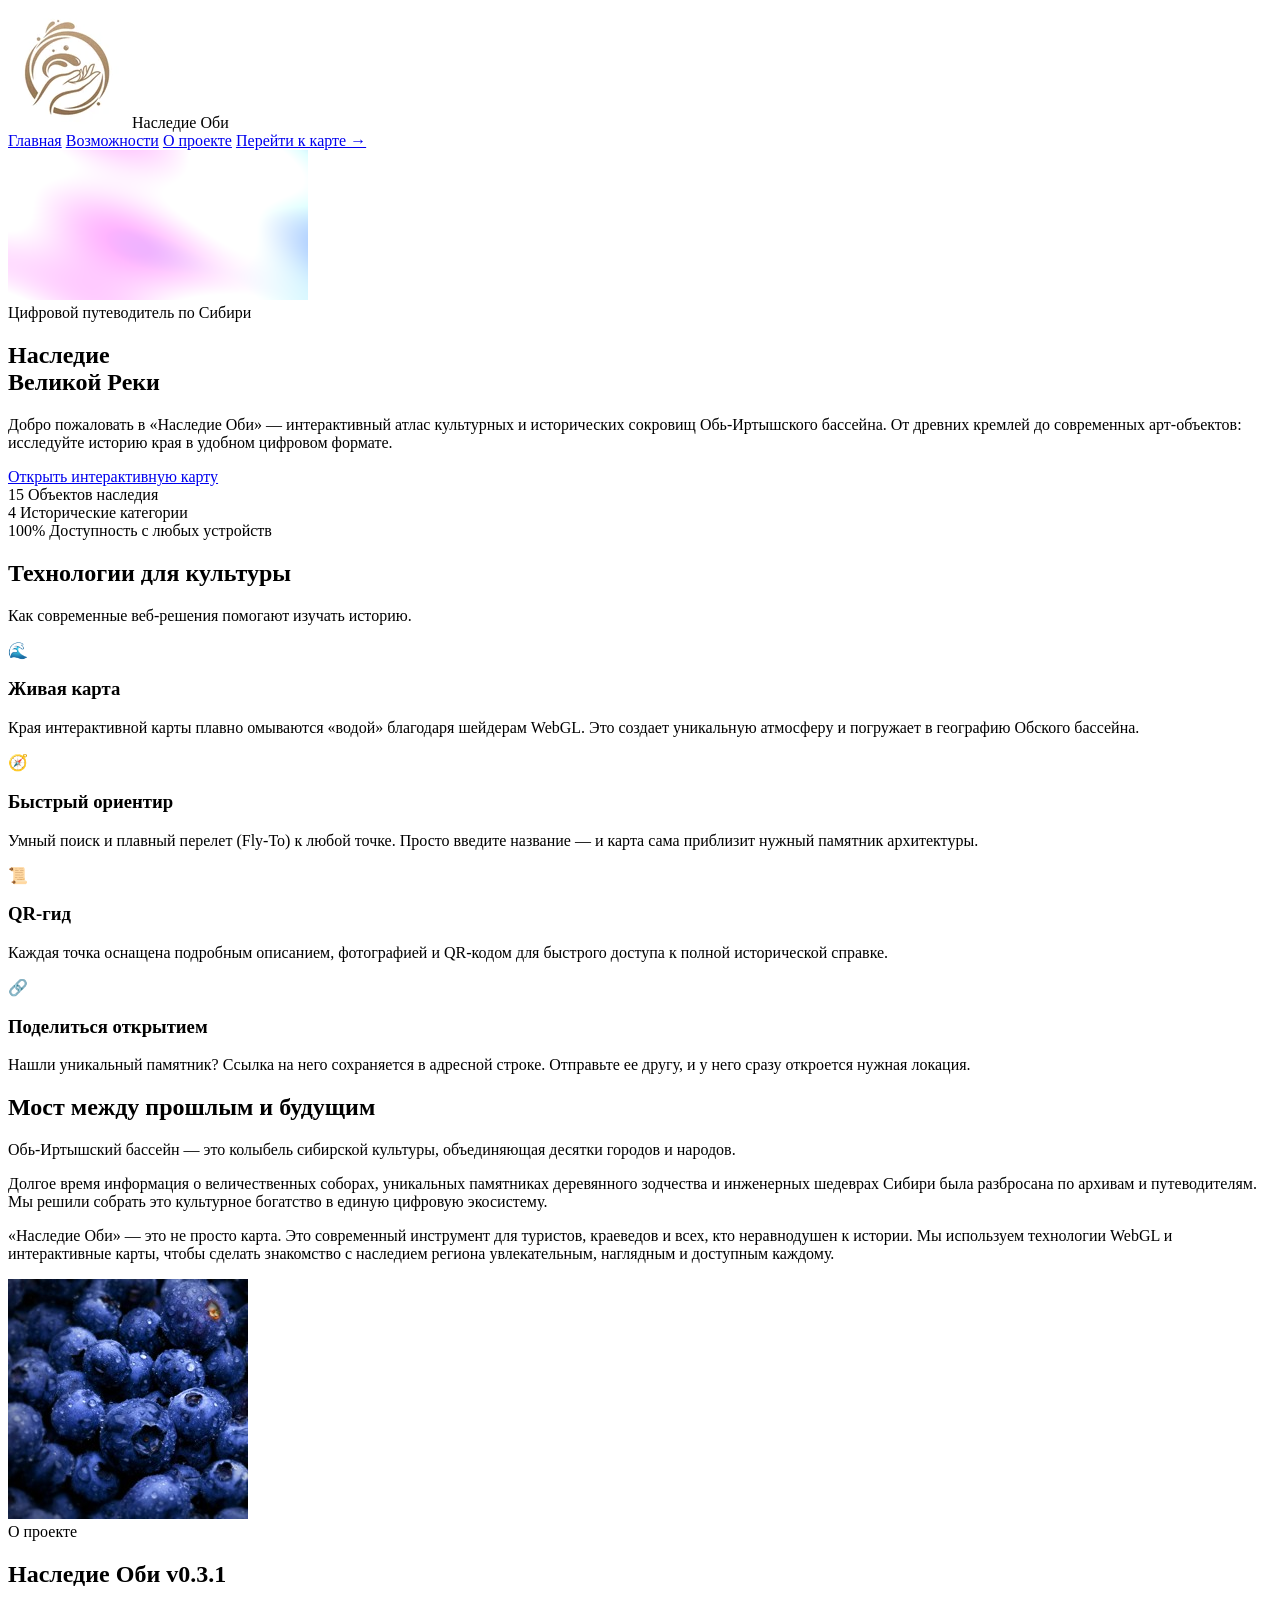
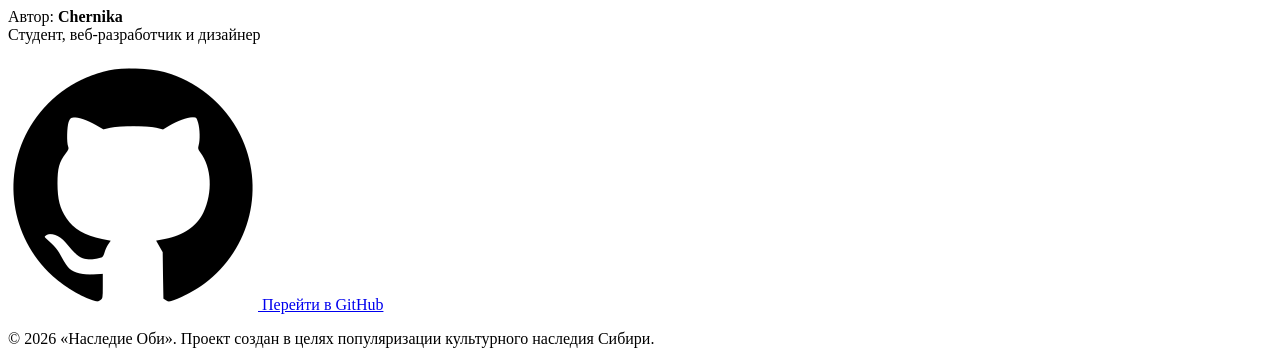
==== index.html @ 3cd53954 "Add files via upload" ====
<!DOCTYPE html>
<html lang="ru">
<head>
    <meta charset="UTF-8">
    <meta name="viewport" content="width=device-width, initial-scale=1.0">
    <title id="page-title">Загрузка...</title>
    <link rel="icon" href="images/icon.png" type="image/png">
    <link rel="stylesheet" href="css-styles/resetBrowserStyles.css">
    <link rel="stylesheet" href="css-styles/index-style.css">
</head>
<body>
    <!-- Шапка сайта -->
    <header class="navbar">
        <div class="logo">
            <img src="images/logo-small.png" alt="Логотип" class="nav-logo">
            <span id="site-name">...</span>
        </div>
        <nav class="nav-links">
            <a href="index.html" class="active">Главная</a>
            <a href="#features">Возможности</a>
            <a href="#about">О проекте</a>
            <a href="map.html" class="btn-nav">Перейти к карте →</a>
        </nav>
    </header>

    <!-- Главный экран -->
    <main>
        <section class="hero">
            <div class="hero-content">
                <canvas id="hero-shader"></canvas>
                <div class="badge">Цифровой путеводитель по Сибири</div>
                <h1>Наследие <br>Великой Реки</h1>
                <p>Добро пожаловать в «Наследие Оби» — интерактивный атлас культурных и исторических сокровищ Обь-Иртышского бассейна. От древних кремлей до современных арт-объектов: исследуйте историю края в удобном цифровом формате.</p>
                <a href="map.html" class="btn-primary">Открыть интерактивную карту</a>
            </div>
            
            <div class="hero-visual">
                <div class="image-slider" id="image-slider">
                    <!-- Сюда JS будет вставлять картинки -->
                </div>
            </div>
        </section>

        <!-- ... остальной HTML без изменений ... -->
        <section class="stats-section">
            <div class="stat-box">
                <span class="stat-number" id="marker-count">...</span>
                <span class="stat-label">Объектов наследия</span>
            </div>
            <div class="stat-box">
                <span class="stat-number">4</span>
                <span class="stat-label">Исторические категории</span>
            </div>
            <div class="stat-box">
                <span class="stat-number">100%</span>
                <span class="stat-label">Доступность с любых устройств</span>
            </div>
        </section>

        <section id="features" class="section-container">
            <div class="section-header">
                <h2>Технологии для культуры</h2>
                <p>Как современные веб-решения помогают изучать историю.</p>
            </div>
            <div class="features-grid">
                <div class="feature-card">
                    <div class="icon">🌊</div>
                    <h3>Живая карта</h3>
                    <p>Края интерактивной карты плавно омываются «водой» благодаря шейдерам WebGL. Это создает уникальную атмосферу и погружает в географию Обского бассейна.</p>
                </div>
                <div class="feature-card">
                    <div class="icon">🧭</div>
                    <h3>Быстрый ориентир</h3>
                    <p>Умный поиск и плавный перелет (Fly-To) к любой точке. Просто введите название — и карта сама приблизит нужный памятник архитектуры.</p>
                </div>
                <div class="feature-card">
                    <div class="icon">📜</div>
                    <h3>QR-гид</h3>
                    <p>Каждая точка оснащена подробным описанием, фотографией и QR-кодом для быстрого доступа к полной исторической справке.</p>
                </div>
                <div class="feature-card">
                    <div class="icon">🔗</div>
                    <h3>Поделиться открытием</h3>
                    <p>Нашли уникальный памятник? Ссылка на него сохраняется в адресной строке. Отправьте ее другу, и у него сразу откроется нужная локация.</p>
                </div>
            </div>
        </section>

        <section id="about" class="section-container bg-alt">
            <div class="section-header">
                <h2>Мост между прошлым и будущим</h2>
                <p>Обь-Иртышский бассейн — это колыбель сибирской культуры, объединяющая десятки городов и народов.</p>
            </div>
            <div class="text-content">
                <p>Долгое время информация о величественных соборах, уникальных памятниках деревянного зодчества и инженерных шедеврах Сибири была разбросана по архивам и путеводителям. Мы решили собрать это культурное богатство в единую цифровую экосистему.</p>
                <p>«Наследие Оби» — это не просто карта. Это современный инструмент для туристов, краеведов и всех, кто неравнодушен к истории. Мы используем технологии WebGL и интерактивные карты, чтобы сделать знакомство с наследием региона увлекательным, наглядным и доступным каждому.</p>
            </div>
        </section>

        <section class="author-section">
            <div class="visit-card">
                <div class="author-profile">
                    <img src="images/author-avatar.png" alt="Аватар автора" class="author-avatar">
                    <div class="author-details">
                        <span class="author-badge">О проекте</span>
                        <h2 class="project-title">
                            <span id="project-name">...</span> 
                            <span class="version-tag" id="project-version">...</span>
                        </h2>
                        <p class="author-desc">
                            Автор: <strong id="author-name">...</strong><br>
                            <span id="author-desc-text">...</span>
                        </p>
                    </div>
                </div>
                <div class="author-action">
                    <a href="#" id="github-link" target="_blank" class="btn-github">
                        <img src="images/github.png" alt="GitHub" class="github-icon">
                        Перейти в GitHub
                    </a>
                </div>
            </div>
        </section>
    </main>

    <footer>
        <p>© <span id="cur-year">...</span> «<span id="footer-site-name">...</span>». Проект создан в целях популяризации культурного наследия Сибири.</p>
    </footer>

    <script type="module">
        import { initDataAutofill } from './scripts/configAutofill.js';
        import { initHeroShader } from './scripts/index-webgl.js';

        initDataAutofill();
        initHeroShader();
    </script>
</body>
</html>
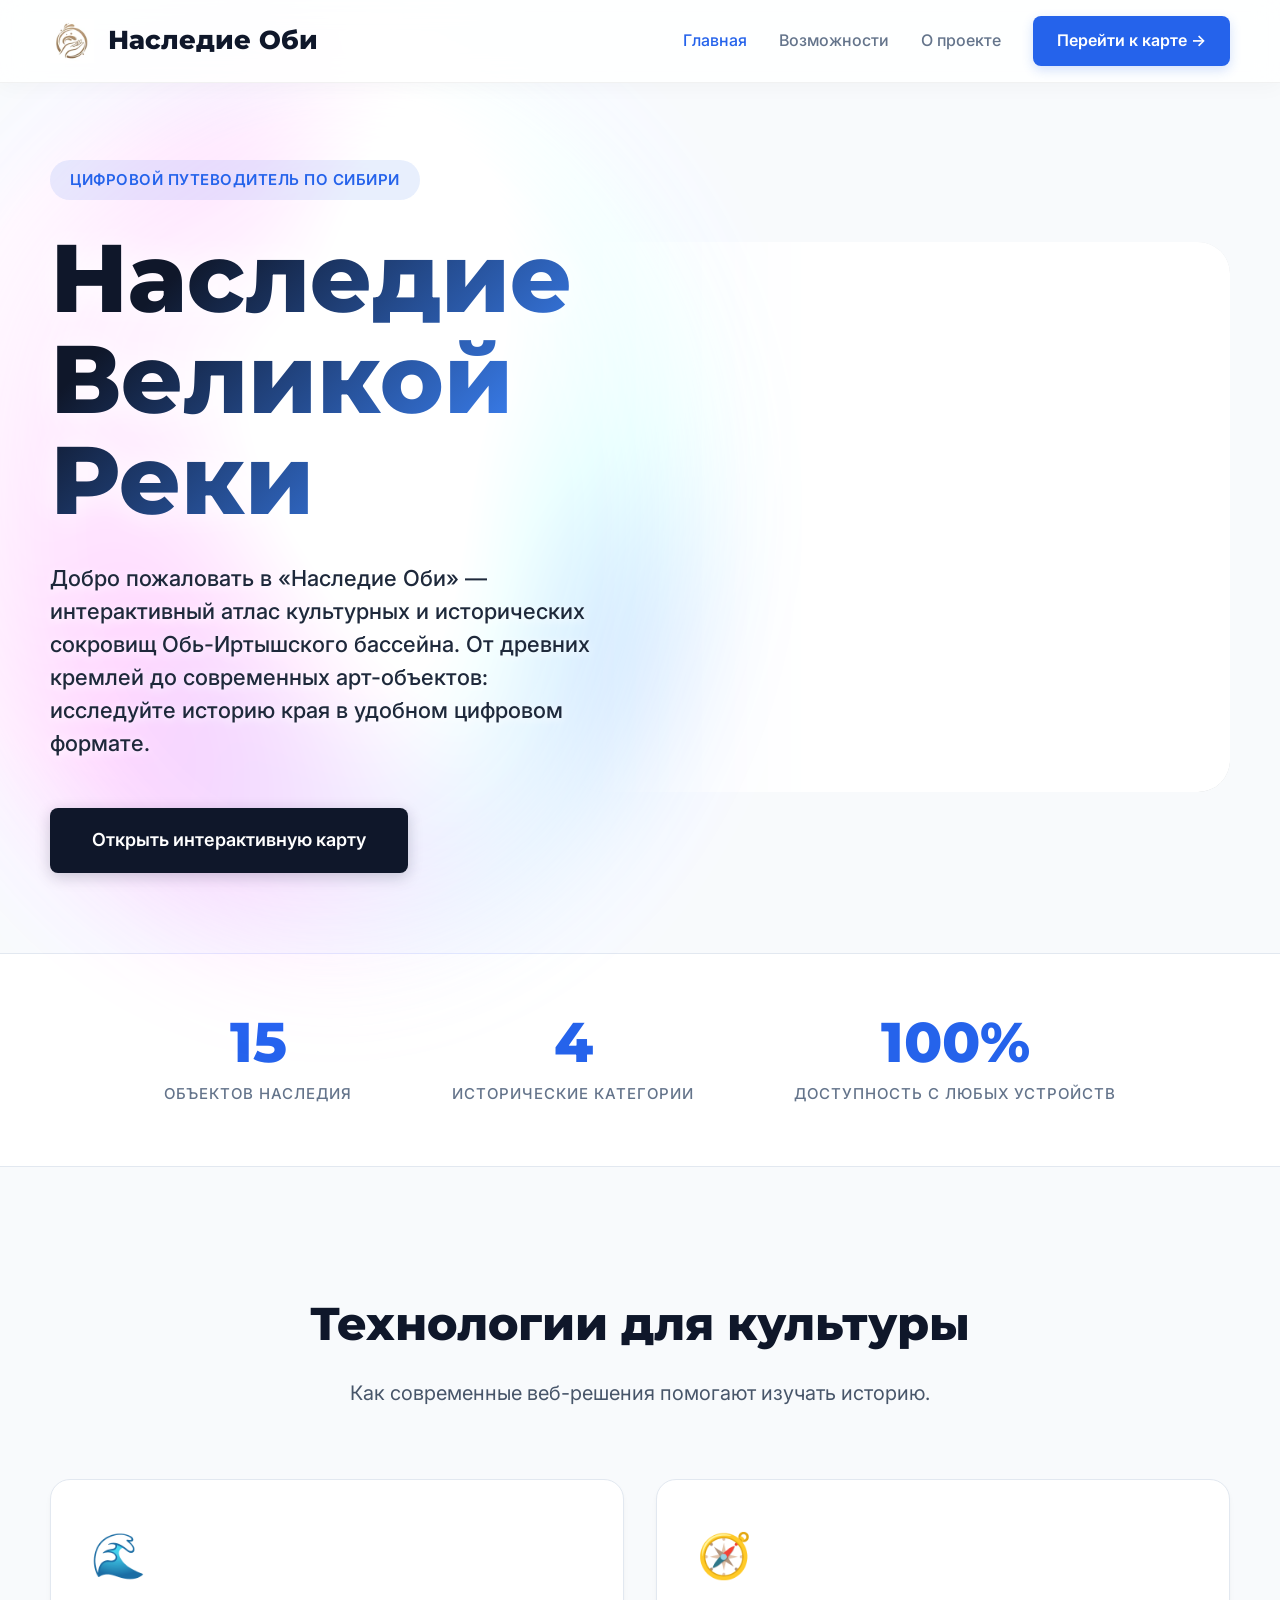
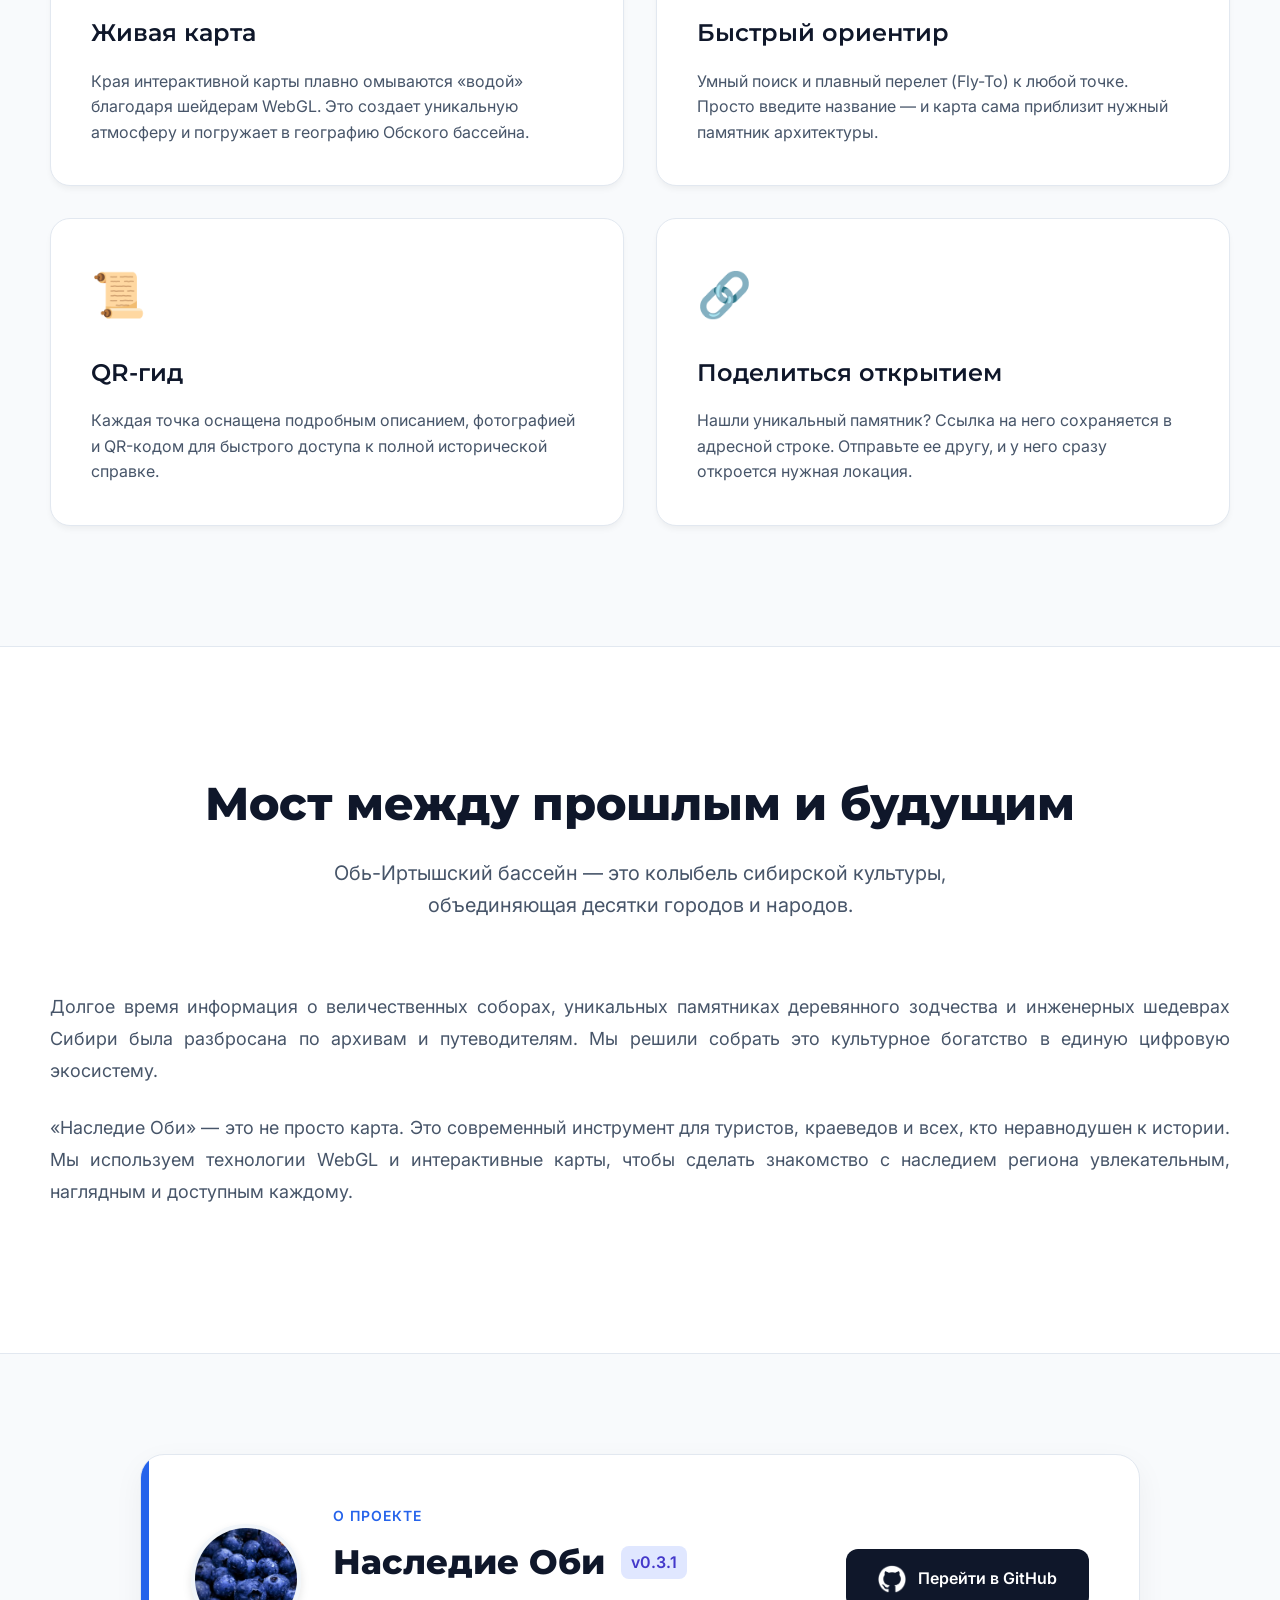
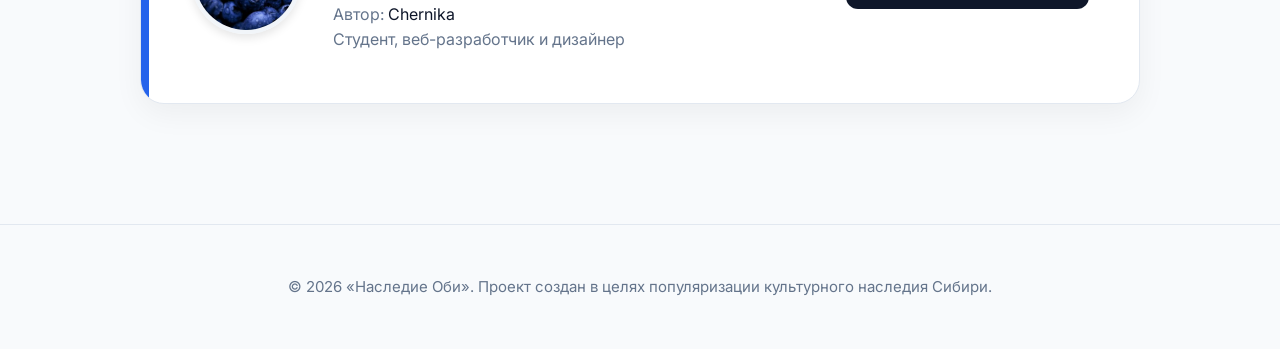
==== commit 0ead1f5a: "Add files via upload" ====
--- a/index.html
+++ b/index.html
@@ -16,7 +16,7 @@
             <span id="site-name">...</span>
         </div>
         <nav class="nav-links">
-            <a href="index.html" class="active">Главная</a>
+            <a href="#hero-main" class="active">Главная</a>
             <a href="#features">Возможности</a>
             <a href="#about">О проекте</a>
             <a href="map.html" class="btn-nav">Перейти к карте →</a>
@@ -25,7 +25,7 @@
 
     <!-- Главный экран -->
     <main>
-        <section class="hero">
+        <section id="hero-main" class="hero">
             <div class="hero-content">
                 <canvas id="hero-shader"></canvas>
                 <div class="badge">Цифровой путеводитель по Сибири</div>
--- a/css-styles/resetBrowserStyles.css
+++ b/css-styles/resetBrowserStyles.css
@@ -0,0 +1,54 @@
+/* http://meyerweb.com/eric/tools/css/reset/ 
+   v2.0 | 20110126
+   License: none (public domain)
+*/
+
+html, body, div, span, applet, object, iframe,
+h1, h2, h3, h4, h5, h6, p, blockquote, pre,
+a, abbr, acronym, address, big, cite, code,
+del, dfn, em, img, ins, kbd, q, s, samp,
+small, strike, strong, sub, sup, tt, var,
+b, u, i, center,
+dl, dt, dd, ol, ul, li,
+fieldset, form, label, legend,
+table, caption, tbody, tfoot, thead, tr, th, td,
+article, aside, canvas, details, embed, 
+figure, figcaption, footer, header, hgroup, 
+menu, nav, output, ruby, section, summary,
+time, mark, audio, video {
+	margin: 0;
+	padding: 0;
+	border: 0;
+	font-size: 100%;
+	font: inherit;
+	vertical-align: baseline;
+}
+
+/* HTML5 display-role reset for older browsers */
+article, aside, details, figcaption, figure, 
+footer, header, hgroup, menu, nav, section {
+	display: block;
+}
+
+body {
+	line-height: 1;
+}
+
+ol, ul {
+	list-style: none;
+}
+
+blockquote, q {
+	quotes: none;
+}
+
+blockquote:before, blockquote:after,
+q:before, q:after {
+	content: '';
+	content: none;
+}
+
+table {
+	border-collapse: collapse;
+	border-spacing: 0;
+}
--- a/css-styles/index-style.css
+++ b/css-styles/index-style.css
@@ -0,0 +1,395 @@
+/* Импорт гротескных шрифтов */
+@import url('https://fonts.googleapis.com/css2?family=Inter:wght@300;400;600&family=Montserrat:wght@600;800&display=swap');
+
+/* --- БАЗА --- */
+* { box-sizing: border-box; margin: 0; padding: 0; }
+html { scroll-behavior: smooth; }
+body {
+  font-family: 'Inter', -apple-system, BlinkMacSystemFont, sans-serif;
+  background-color: #f8fafc; 
+  color: #334155;
+  line-height: 1.6;
+  overflow-x: hidden;
+}
+
+/* --- ШАПКА (NAVBAR) --- */
+.navbar {
+  position: fixed;
+  top: 0; left: 0; right: 0;
+  display: flex;
+  justify-content: space-between;
+  align-items: center;
+  padding: 16px 50px;
+  background: rgba(255, 255, 255, 0.85);
+  backdrop-filter: blur(12px);
+  z-index: 100;
+  border-bottom: 1px solid rgba(0, 0, 0, 0.05);
+  box-shadow: 0 4px 20px rgba(0,0,0,0.03);
+}
+
+.logo { display: flex; align-items: center; gap: 14px; }
+.nav-logo { height: 44px; width: auto; object-fit: contain; }
+.logo span { font-family: 'Montserrat', sans-serif; font-size: 26px; font-weight: 800; color: #0f172a; }
+
+.nav-links { display: flex; gap: 32px; align-items: center; }
+.nav-links a {
+  color: #64748b;
+  text-decoration: none;
+  font-size: 16px;
+  font-weight: 500;
+  transition: color 0.3s;
+}
+.nav-links a:hover, .nav-links a.active { color: #2563eb; }
+
+.btn-nav {
+  background: #2563eb;
+  color: #fff !important;
+  padding: 12px 24px;
+  border-radius: 8px;
+  font-weight: 600 !important;
+  box-shadow: 0 4px 12px rgba(37, 99, 235, 0.2);
+  transition: all 0.3s;
+}
+.btn-nav:hover { background: #1d4ed8; transform: translateY(-1px); box-shadow: 0 6px 15px rgba(37, 99, 235, 0.3); }
+
+/* --- ГЛАВНЫЙ ЭКРАН (ПК) --- */
+.hero {
+  min-height: 90vh;
+  display: flex;
+  align-items: center;
+  padding: 160px 50px 80px;
+  max-width: 1400px;
+  margin: 0 auto;
+  gap: 60px;
+}
+
+.hero-content { 
+  flex: 1; 
+  position: relative; 
+  z-index: 2; 
+}
+
+/* Шейдер (сияние на фоне) */
+#hero-shader {
+  position: absolute;
+  top: -80px; left: -80px; right: -80px; bottom: -80px;
+  width: calc(100% + 160px);
+  height: calc(100% + 160px);
+  z-index: -1;
+  filter: blur(60px);
+  border-radius: 50%;
+  opacity: 0.6;
+}
+
+.badge {
+  display: inline-block;
+  background: rgba(37, 99, 235, 0.1);
+  color: #2563eb;
+  padding: 8px 20px;
+  border-radius: 24px;
+  font-size: 15px;
+  font-weight: 600;
+  letter-spacing: 0.5px;
+  text-transform: uppercase;
+  margin-bottom: 28px;
+}
+
+.hero-content h1 {
+  font-family: 'Montserrat', sans-serif;
+  font-size: 96px;
+  font-weight: 800;
+  line-height: 1.05;
+  margin-bottom: 32px;
+  color: #0f172a;
+  background: linear-gradient(135deg, #0f172a 20%, #3b82f6 80%);
+  -webkit-background-clip: text;
+  -webkit-text-fill-color: transparent;
+  background-clip: text;
+  filter: drop-shadow(0px 0px 15px rgba(255, 255, 255, 0.9));
+}
+
+.hero-content p {
+  font-size: 22px;
+  color: #1e293b;
+  margin-bottom: 48px;
+  max-width: 650px;
+  font-weight: 500;
+  line-height: 1.5;
+  text-shadow: 0 2px 10px rgba(255, 255, 255, 0.9);
+}
+
+.btn-primary {
+  display: inline-block;
+  background: #0f172a; 
+  color: #fff;
+  padding: 18px 42px;
+  border-radius: 8px;
+  text-decoration: none;
+  font-weight: 600;
+  font-size: 18px;
+  transition: all 0.3s;
+  box-shadow: 0 4px 15px rgba(15, 23, 42, 0.2);
+}
+.btn-primary:hover {
+  transform: translateY(-2px);
+  background: #1e293b;
+  box-shadow: 0 8px 25px rgba(15, 23, 42, 0.3);
+}
+
+/* --- КАРУСЕЛЬ (ПК, КАК В ТВОЕМ ФАЙЛЕ) --- */
+.hero-visual { 
+  flex: 1; 
+  position: relative; 
+  height: 550px;
+  display: flex;
+  justify-content: flex-end;
+  z-index: 1; 
+}
+
+.image-slider {
+  width: calc(100% + 100px); 
+  max-width: 750px;
+  margin-left: -100px;
+  
+  height: 100%;
+  position: relative;
+  overflow: hidden;
+  border-radius: 32px; 
+  box-shadow: 0 20px 40px rgba(0,0,0,0.15), 0 0 0 1px rgba(0,0,0,0.05);
+  background: #fff;
+  
+  /* Маска на всю карточку (слева направо) */
+  -webkit-mask-image: linear-gradient(to right, transparent 0%, black 40%);
+  mask-image: linear-gradient(to right, transparent 0%, black 40%);
+}
+
+.slider-img {
+  position: absolute;
+  top: 0; left: 0;
+  width: 100%; height: 100%;
+  object-fit: cover;
+  opacity: 0;
+  transition: opacity 1s ease-in-out, transform 4s linear;
+  transform: scale(1);
+  z-index: 1;
+}
+
+.slider-img.active {
+  opacity: 1;
+  transform: scale(1.05); 
+}
+
+/* --- СТАТИСТИКА --- */
+.stats-section {
+  display: flex;
+  justify-content: center;
+  gap: 100px;
+  padding: 60px 50px;
+  background: #fff;
+  border-top: 1px solid #e2e8f0;
+  border-bottom: 1px solid #e2e8f0;
+  flex-wrap: wrap;
+}
+
+.stat-box { text-align: center; }
+.stat-number { display: block; font-family: 'Montserrat', sans-serif; font-size: 56px; font-weight: 800; color: #2563eb; line-height: 1; }
+.stat-label { font-size: 15px; color: #64748b; font-weight: 500; text-transform: uppercase; letter-spacing: 1px; margin-top: 12px; display: block; }
+
+/* --- ОБЩИЕ СЕКЦИИ --- */
+.section-container { max-width: 1300px; margin: 0 auto; padding: 120px 50px; }
+.section-container.bg-alt { background: #fff; max-width: 100%; border-top: 1px solid #e2e8f0; border-bottom: 1px solid #e2e8f0; }
+.section-container.bg-alt > * { max-width: 1300px; margin-left: auto; margin-right: auto; }
+
+.section-header { text-align: center; margin-bottom: 70px; }
+.section-header h2 { font-family: 'Montserrat', sans-serif; font-size: 46px; font-weight: 800; margin-bottom: 16px; color: #0f172a; }
+.section-header p { font-size: 20px; color: #475569; max-width: 700px; margin: 0 auto; }
+
+.text-content p { font-size: 18px; color: #475569; margin-bottom: 24px; text-align: justify; line-height: 1.8; }
+
+/* --- ВОЗМОЖНОСТИ --- */
+.features-grid {
+  display: grid;
+  grid-template-columns: repeat(2, 1fr);
+  gap: 32px;
+}
+
+.feature-card {
+  background: #fff;
+  border: 1px solid #e2e8f0;
+  padding: 40px;
+  border-radius: 20px;
+  transition: all 0.3s;
+  box-shadow: 0 4px 6px -1px rgba(0, 0, 0, 0.05);
+}
+.feature-card:hover {
+  transform: translateY(-5px);
+  box-shadow: 0 15px 30px rgba(0,0,0,0.08);
+  border-color: #cbd5e1;
+}
+.feature-card .icon { font-size: 44px; margin-bottom: 24px; }
+.feature-card h3 { font-family: 'Montserrat', sans-serif; font-size: 24px; font-weight: 600; margin-bottom: 16px; color: #0f172a; }
+.feature-card p { color: #475569; font-size: 16px; }
+
+/* --- ВИЗИТКА ПРОЕКТА --- */
+.author-section { padding: 100px 50px 120px; max-width: 1100px; margin: 0 auto; }
+
+.visit-card {
+  background: #ffffff;
+  border: 1px solid #e2e8f0;
+  border-radius: 24px;
+  padding: 50px;
+  display: flex;
+  justify-content: space-between;
+  align-items: center;
+  gap: 50px;
+  box-shadow: 0 10px 30px rgba(0,0,0,0.05);
+  position: relative;
+  overflow: hidden;
+}
+.visit-card::before {
+  content: '';
+  position: absolute;
+  left: 0; top: 0; bottom: 0;
+  width: 8px;
+  background: #2563eb;
+}
+
+.author-profile { display: flex; align-items: center; gap: 32px; }
+.author-avatar {
+  width: 110px; height: 110px;
+  border-radius: 50%;
+  object-fit: cover;
+  border: 4px solid #f1f5f9;
+  box-shadow: 0 4px 10px rgba(0,0,0,0.1);
+}
+.author-details { display: flex; flex-direction: column; }
+.author-badge { font-size: 14px; font-weight: 600; color: #2563eb; text-transform: uppercase; letter-spacing: 1px; margin-bottom: 8px; }
+
+.project-title { 
+  font-family: 'Montserrat', sans-serif; 
+  font-size: 34px; 
+  font-weight: 800; 
+  color: #0f172a; 
+  margin-bottom: 12px; 
+  display: flex; 
+  align-items: center; 
+  gap: 16px; 
+}
+.version-tag {
+  font-family: 'Inter', sans-serif;
+  font-size: 16px;
+  font-weight: 600;
+  background: #e0e7ff;
+  color: #4338ca;
+  padding: 4px 10px;
+  border-radius: 8px;
+}
+
+.author-desc { font-size: 16px; color: #64748b; line-height: 1.6; }
+.author-desc strong { color: #0f172a; }
+
+.btn-github {
+  display: flex;
+  align-items: center;
+  gap: 12px;
+  background: #0f172a;
+  color: #fff;
+  padding: 16px 32px;
+  border-radius: 12px;
+  text-decoration: none;
+  font-weight: 600;
+  font-size: 16px;
+  transition: background 0.3s, transform 0.2s;
+  white-space: nowrap;
+}
+.btn-github:hover { background: #1e293b; transform: translateY(-2px); }
+.github-icon {
+  width: 28px; height: 28px;
+  object-fit: contain;
+  filter: invert(1); 
+}
+
+/* --- ПОДВАЛ --- */
+footer { text-align: center; padding: 50px; background: #f8fafc; border-top: 1px solid #e2e8f0; color: #64748b; font-size: 15px; }
+
+/* =========================================
+   МОБИЛЬНАЯ ВЕРСИЯ (БЕРЕМ ИЗ ТВОЕГО ФАЙЛА И ДОБАВЛЯЕМ ФИКСЫ)
+   ========================================= */
+@media (max-width: 1200px) {
+  .hero-content h1 { font-size: 80px; }
+  .hero-content p { font-size: 20px; }
+  .image-slider { max-width: 600px; }
+}
+
+@media (max-width: 1024px) {
+  .hero { max-width: 1000px; }
+  .hero-content h1 { font-size: 68px; }
+  
+  .image-slider {
+    max-width: 550px;
+    width: calc(100% + 50px);
+    margin-left: -50px;
+  }
+}
+
+@media (max-width: 900px) {
+  .hero { 
+    flex-direction: column; 
+    text-align: center; 
+    padding-top: 130px; 
+    gap: 20px; 
+  }
+  
+  .hero-visual { 
+    order: -1; /* Картинка наверх */
+    flex: none; /* Отменяем растягивание */
+    height: 320px; 
+    width: 100%; 
+    justify-content: center; 
+    z-index: 5;
+  }
+  
+  .hero-content { order: 1; text-align: center; }
+  
+  .hero-content h1 { font-size: 56px; letter-spacing: 0; }
+  .hero-content p { font-size: 18px; margin: 0 auto 30px; }
+  
+  .image-slider { 
+    width: 100%; 
+    max-width: 100%;
+    margin-left: 0; 
+    border-radius: 24px; 
+    
+    /* Убираем тень и меняем маску на снизу-вверх */
+    box-shadow: none !important; 
+    -webkit-mask-image: linear-gradient(to top, transparent 0%, black 40%) !important;
+    mask-image: linear-gradient(to top, transparent 0%, black 40%) !important;
+  }
+  
+  .btn-nav { display: none; }
+  
+  .visit-card { flex-direction: column; text-align: center; padding: 40px 20px; }
+  .author-profile { flex-direction: column; gap: 20px; }
+  .project-title { justify-content: center; }
+  .btn-github { width: 100%; justify-content: center; }
+  
+  .section-container { padding: 80px 30px; }
+  .section-container.bg-alt > * { max-width: 100%; }
+}
+
+@media (max-width: 768px) {
+  .features-grid { grid-template-columns: 1fr; }
+}
+
+@media (max-width: 600px) {
+  .navbar { padding: 15px 20px; flex-direction: column; gap: 15px; }
+  .logo span { font-size: 22px; }
+  .nav-links { gap: 15px; flex-wrap: wrap; justify-content: center; }
+  .hero-content h1 { font-size: 44px; }
+  .hero-content p { font-size: 18px; }
+  .hero-visual { height: 250px; }
+  .stats-section { gap: 40px; padding: 40px 20px; }
+  .stat-number { font-size: 42px; }
+  .section-container { padding: 60px 20px; }
+  .section-header h2 { font-size: 34px; }
+}
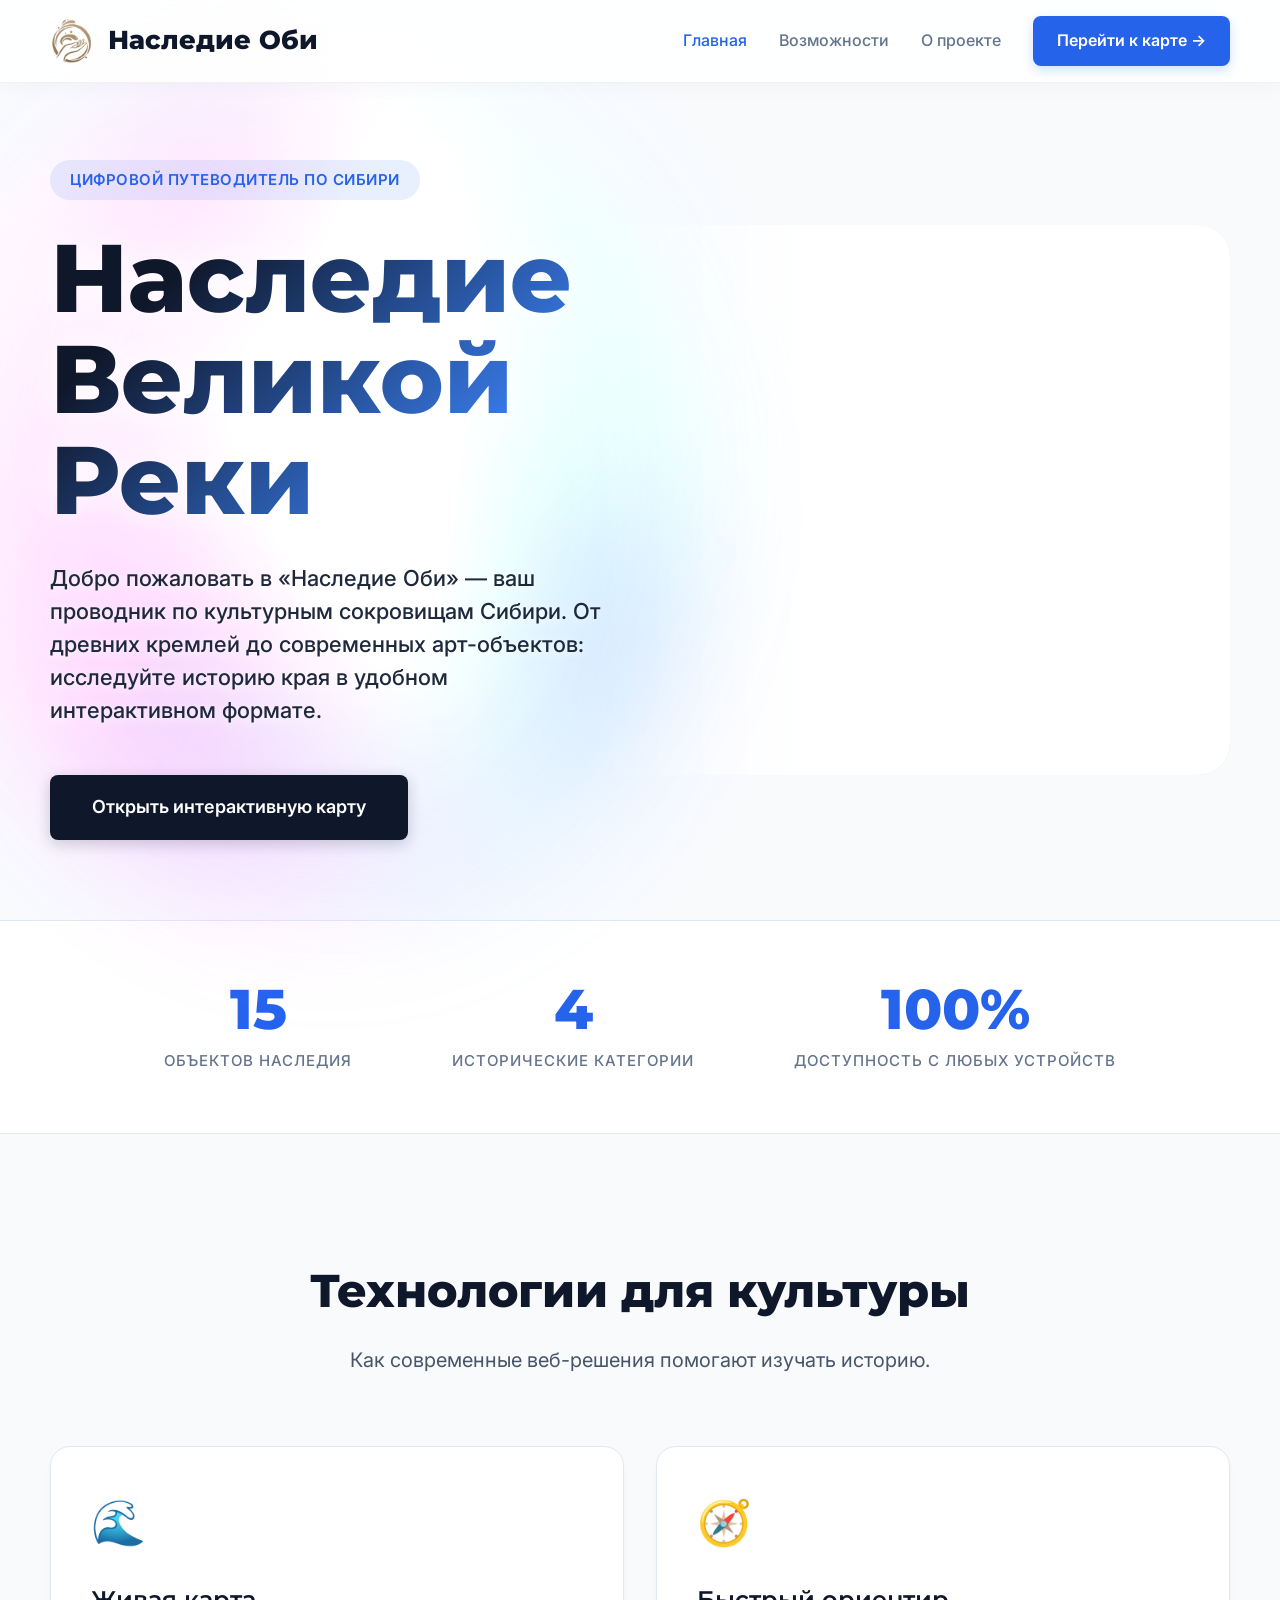
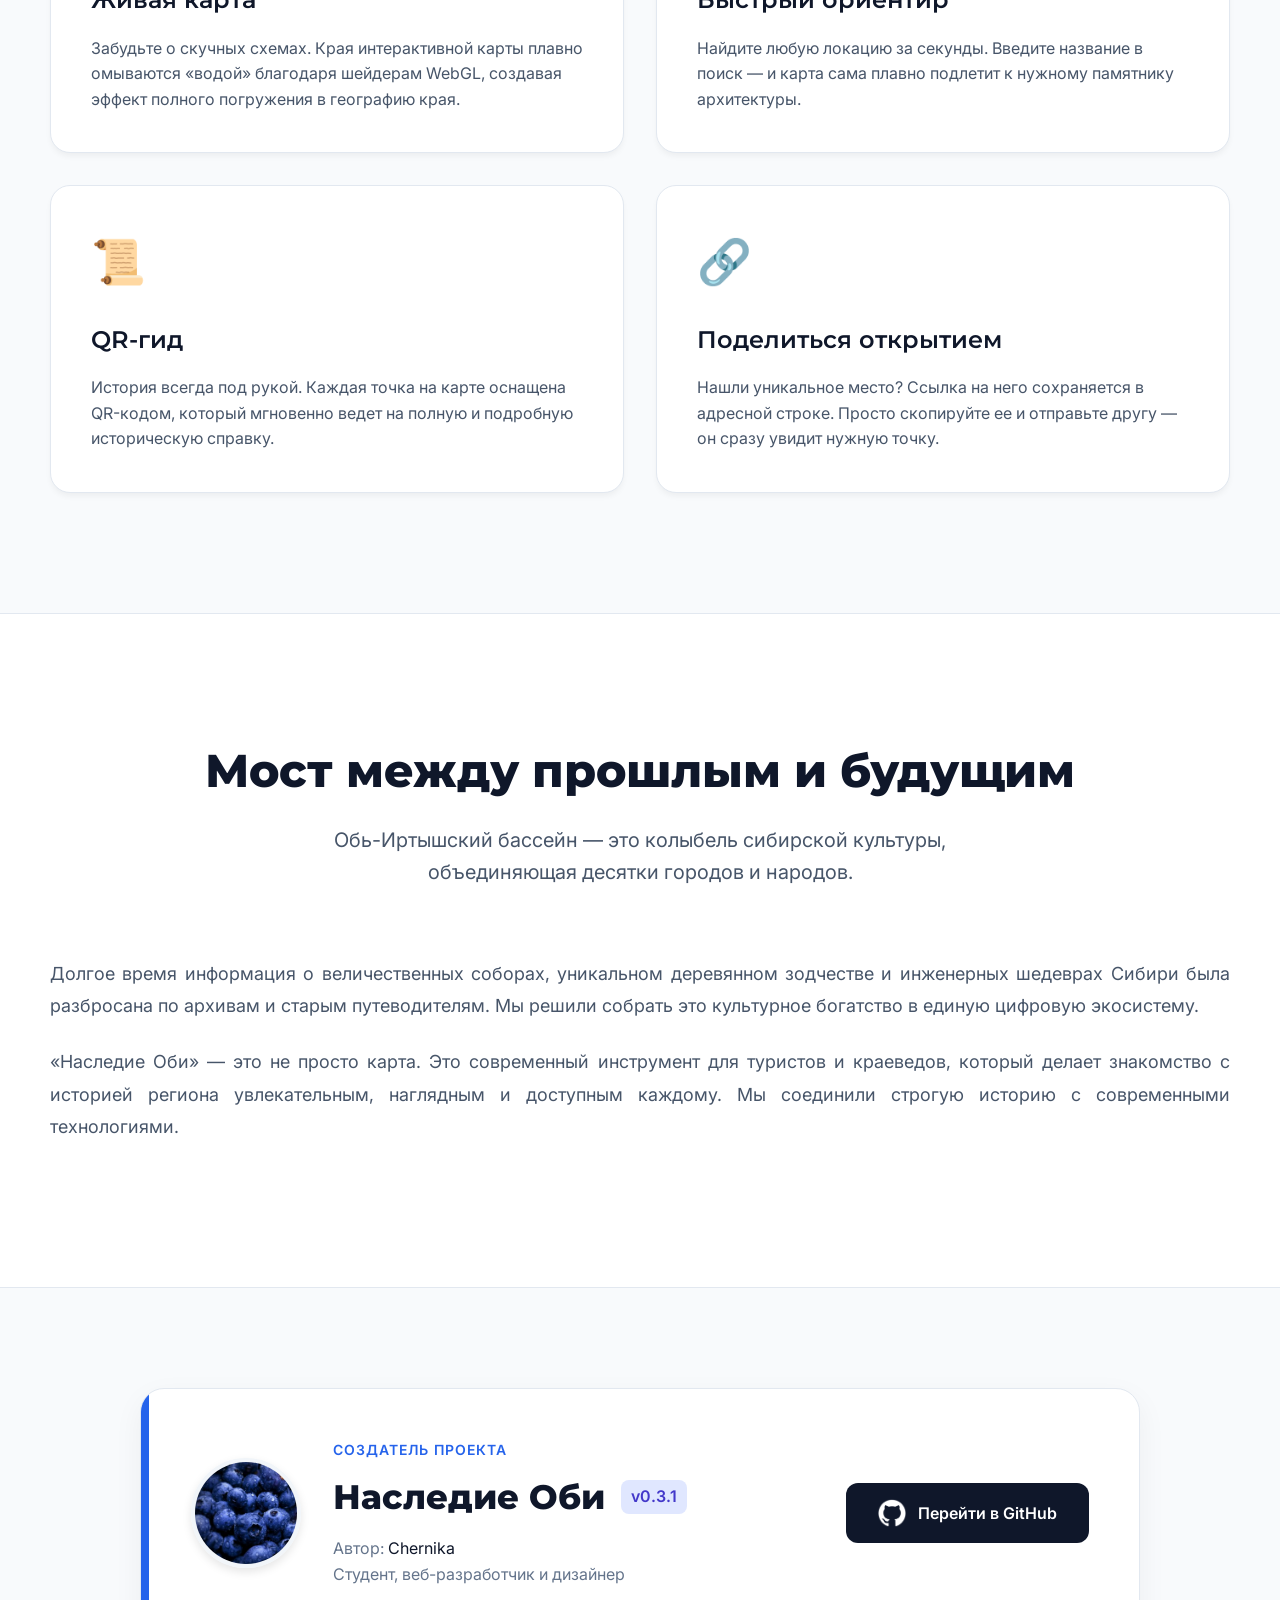
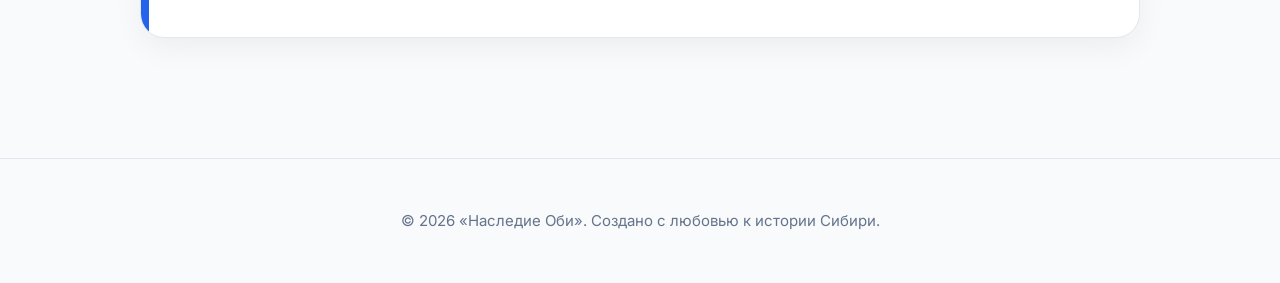
==== commit b1f7f7c3: "Update index.html" ====
--- a/index.html
+++ b/index.html
@@ -30,7 +30,8 @@
                 <canvas id="hero-shader"></canvas>
                 <div class="badge">Цифровой путеводитель по Сибири</div>
                 <h1>Наследие <br>Великой Реки</h1>
-                <p>Добро пожаловать в «Наследие Оби» — интерактивный атлас культурных и исторических сокровищ Обь-Иртышского бассейна. От древних кремлей до современных арт-объектов: исследуйте историю края в удобном цифровом формате.</p>
+                <!-- Сделал текст приветственнее и легче -->
+                <p>Добро пожаловать в «Наследие Оби» — ваш проводник по культурным сокровищам Сибири. От древних кремлей до современных арт-объектов: исследуйте историю края в удобном интерактивном формате.</p>
                 <a href="map.html" class="btn-primary">Открыть интерактивную карту</a>
             </div>
             
@@ -41,7 +42,7 @@
             </div>
         </section>
 
-        <!-- ... остальной HTML без изменений ... -->
+        <!-- Блок статистики -->
         <section class="stats-section">
             <div class="stat-box">
                 <span class="stat-number" id="marker-count">...</span>
@@ -57,6 +58,7 @@
             </div>
         </section>
 
+        <!-- Возможности -->
         <section id="features" class="section-container">
             <div class="section-header">
                 <h2>Технологии для культуры</h2>
@@ -66,43 +68,48 @@
                 <div class="feature-card">
                     <div class="icon">🌊</div>
                     <h3>Живая карта</h3>
-                    <p>Края интерактивной карты плавно омываются «водой» благодаря шейдерам WebGL. Это создает уникальную атмосферу и погружает в географию Обского бассейна.</p>
+                    <!-- Убрал технический жаргон, сделал акцент на эмоциях -->
+                    <p>Забудьте о скучных схемах. Края интерактивной карты плавно омываются «водой» благодаря шейдерам WebGL, создавая эффект полного погружения в географию края.</p>
                 </div>
                 <div class="feature-card">
                     <div class="icon">🧭</div>
                     <h3>Быстрый ориентир</h3>
-                    <p>Умный поиск и плавный перелет (Fly-To) к любой точке. Просто введите название — и карта сама приблизит нужный памятник архитектуры.</p>
+                    <p>Найдите любую локацию за секунды. Введите название в поиск — и карта сама плавно подлетит к нужному памятнику архитектуры.</p>
                 </div>
                 <div class="feature-card">
                     <div class="icon">📜</div>
                     <h3>QR-гид</h3>
-                    <p>Каждая точка оснащена подробным описанием, фотографией и QR-кодом для быстрого доступа к полной исторической справке.</p>
+                    <p>История всегда под рукой. Каждая точка на карте оснащена QR-кодом, который мгновенно ведет на полную и подробную историческую справку.</p>
                 </div>
                 <div class="feature-card">
                     <div class="icon">🔗</div>
                     <h3>Поделиться открытием</h3>
-                    <p>Нашли уникальный памятник? Ссылка на него сохраняется в адресной строке. Отправьте ее другу, и у него сразу откроется нужная локация.</p>
+                    <p>Нашли уникальное место? Ссылка на него сохраняется в адресной строке. Просто скопируйте ее и отправьте другу — он сразу увидит нужную точку.</p>
                 </div>
             </div>
         </section>
 
+        <!-- О проекте -->
         <section id="about" class="section-container bg-alt">
             <div class="section-header">
                 <h2>Мост между прошлым и будущим</h2>
                 <p>Обь-Иртышский бассейн — это колыбель сибирской культуры, объединяющая десятки городов и народов.</p>
             </div>
             <div class="text-content">
-                <p>Долгое время информация о величественных соборах, уникальных памятниках деревянного зодчества и инженерных шедеврах Сибири была разбросана по архивам и путеводителям. Мы решили собрать это культурное богатство в единую цифровую экосистему.</p>
-                <p>«Наследие Оби» — это не просто карта. Это современный инструмент для туристов, краеведов и всех, кто неравнодушен к истории. Мы используем технологии WebGL и интерактивные карты, чтобы сделать знакомство с наследием региона увлекательным, наглядным и доступным каждому.</p>
+                <!-- Сделал текст более повествовательным и живым -->
+                <p>Долгое время информация о величественных соборах, уникальном деревянном зодчестве и инженерных шедеврах Сибири была разбросана по архивам и старым путеводителям. Мы решили собрать это культурное богатство в единую цифровую экосистему.</p>
+                <p>«Наследие Оби» — это не просто карта. Это современный инструмент для туристов и краеведов, который делает знакомство с историей региона увлекательным, наглядным и доступным каждому. Мы соединили строгую историю с современными технологиями.</p>
             </div>
         </section>
 
+        <!-- Визитка проекта -->
         <section class="author-section">
             <div class="visit-card">
                 <div class="author-profile">
                     <img src="images/author-avatar.png" alt="Аватар автора" class="author-avatar">
                     <div class="author-details">
-                        <span class="author-badge">О проекте</span>
+                        <!-- Поменял "О проекте" на "Разработчик", так логичнее для визитки -->
+                        <span class="author-badge">Создатель проекта</span>
                         <h2 class="project-title">
                             <span id="project-name">...</span> 
                             <span class="version-tag" id="project-version">...</span>
@@ -123,8 +130,9 @@
         </section>
     </main>
 
+    <!-- Подвал -->
     <footer>
-        <p>© <span id="cur-year">...</span> «<span id="footer-site-name">...</span>». Проект создан в целях популяризации культурного наследия Сибири.</p>
+        <p>© <span id="cur-year">...</span> «<span id="footer-site-name">...</span>». Создано с любовью к истории Сибири.</p>
     </footer>
 
     <script type="module">
@@ -135,4 +143,4 @@
         initHeroShader();
     </script>
 </body>
-</html>+</html>
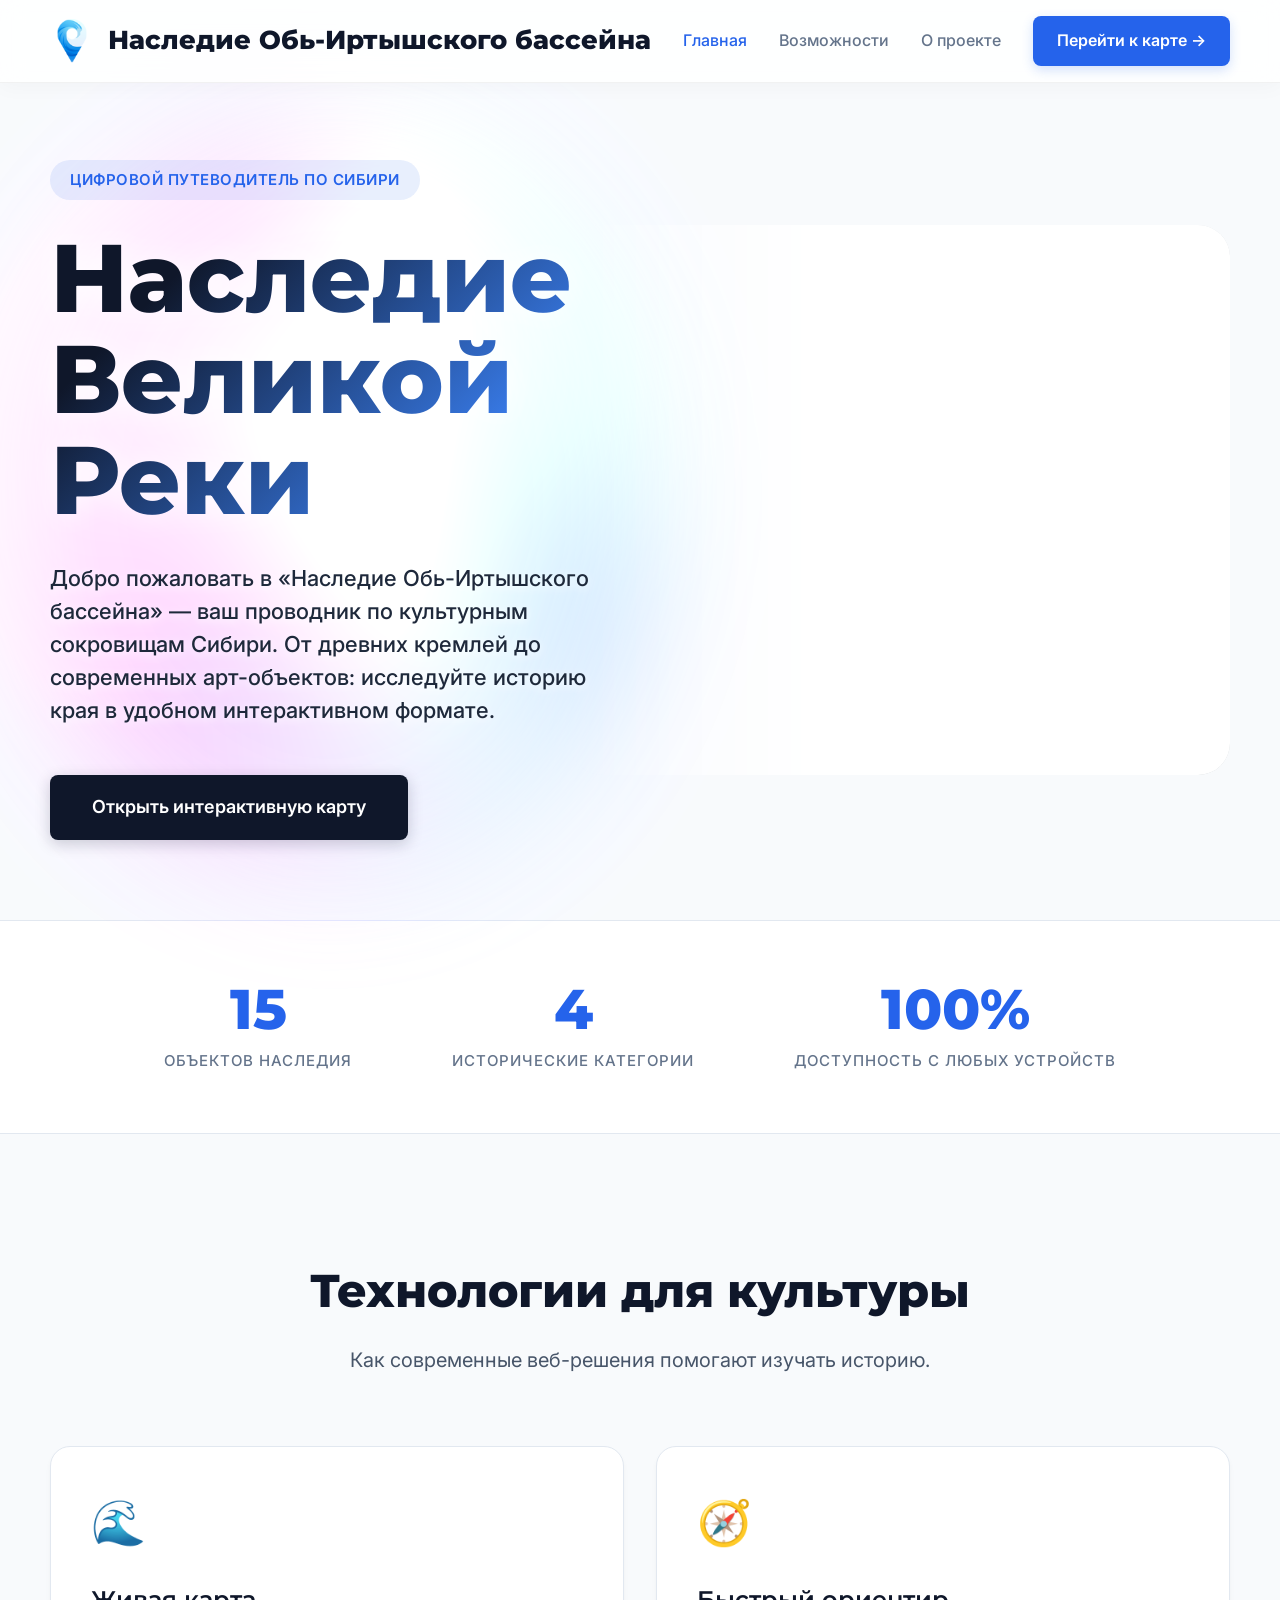
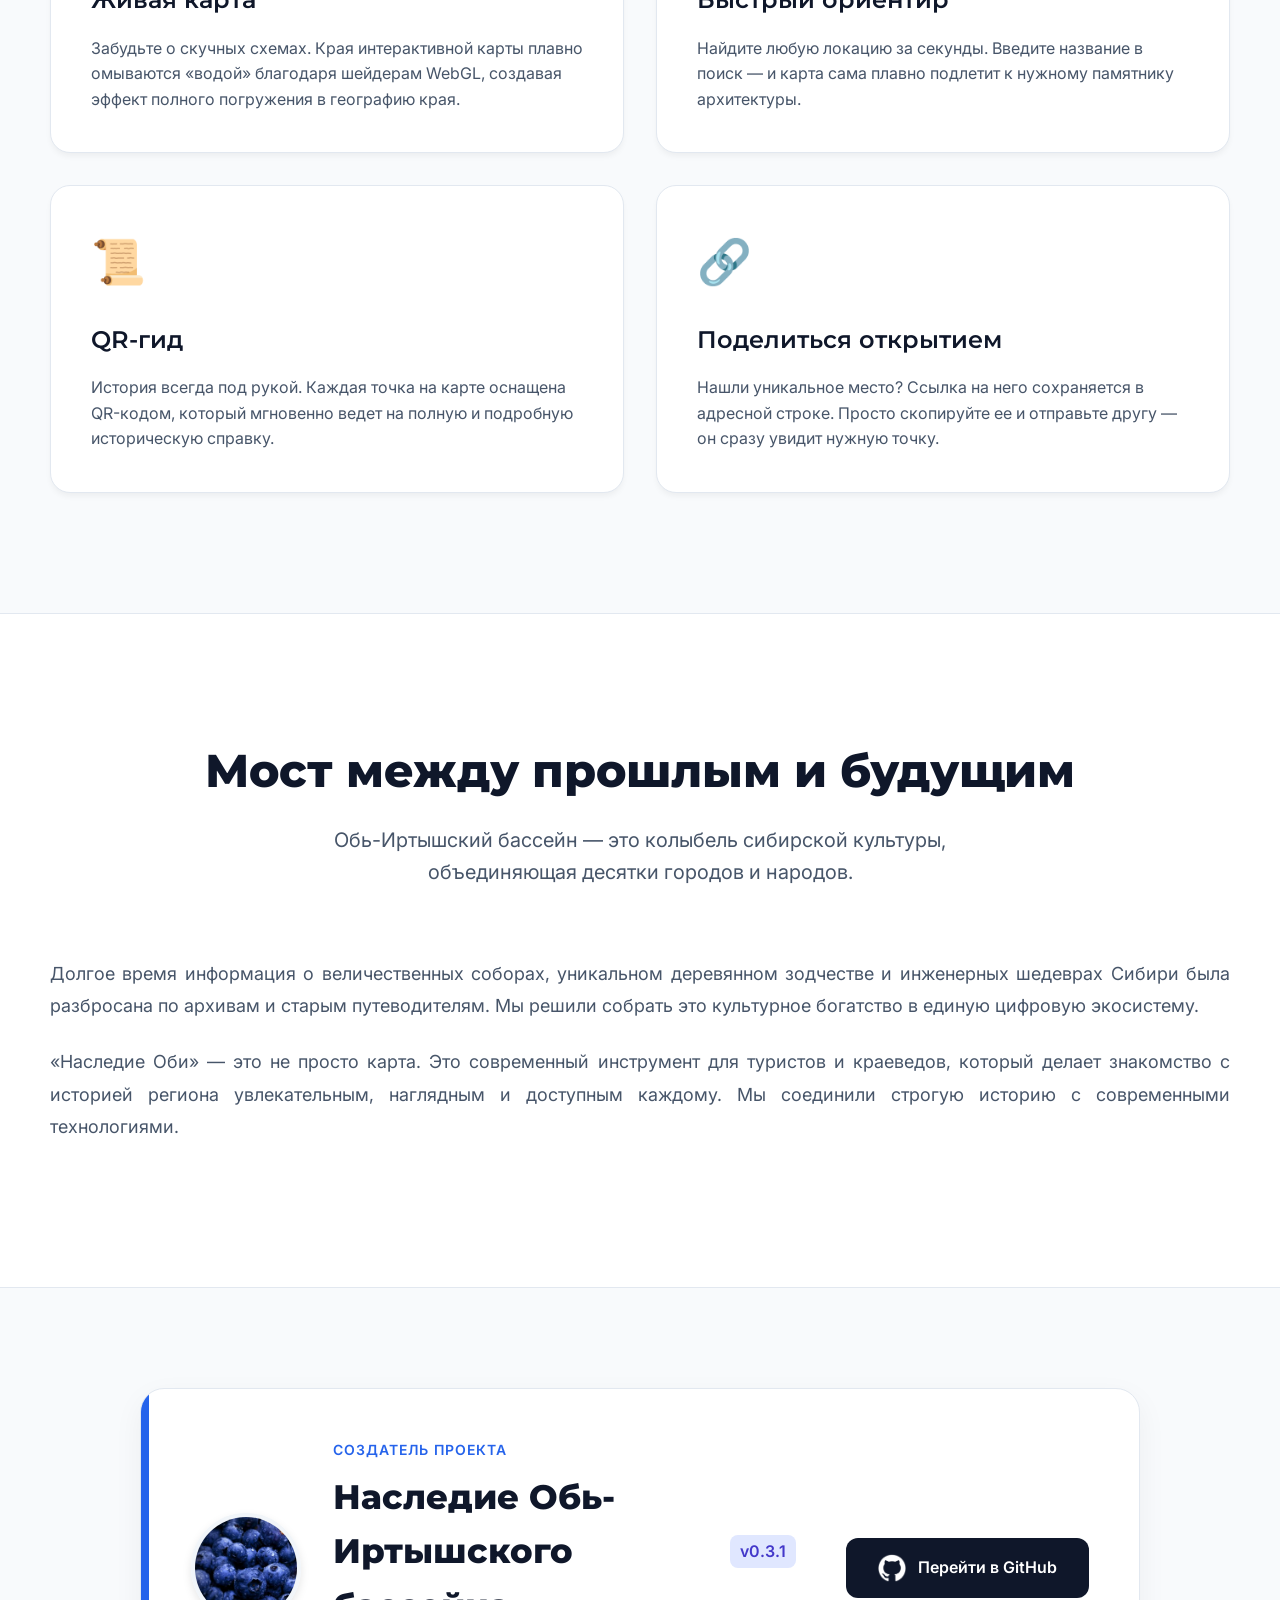
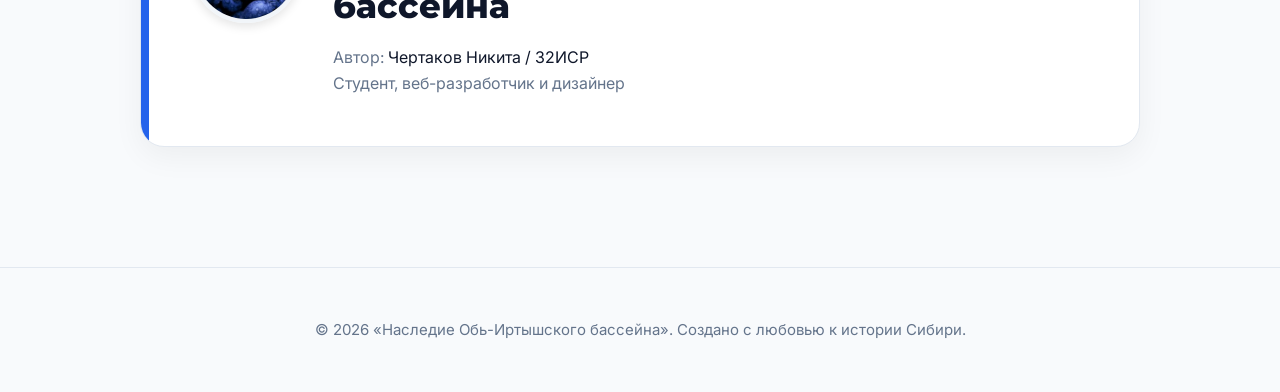
==== commit 617935a1: "Update index.html" ====
--- a/index.html
+++ b/index.html
@@ -31,7 +31,7 @@
                 <div class="badge">Цифровой путеводитель по Сибири</div>
                 <h1>Наследие <br>Великой Реки</h1>
                 <!-- Сделал текст приветственнее и легче -->
-                <p>Добро пожаловать в «Наследие Оби» — ваш проводник по культурным сокровищам Сибири. От древних кремлей до современных арт-объектов: исследуйте историю края в удобном интерактивном формате.</p>
+                <p>Добро пожаловать в «Наследие Обь-Иртышского бассейна» — ваш проводник по культурным сокровищам Сибири. От древних кремлей до современных арт-объектов: исследуйте историю края в удобном интерактивном формате.</p>
                 <a href="map.html" class="btn-primary">Открыть интерактивную карту</a>
             </div>
             
--- a/css-styles/index-style.css
+++ b/css-styles/index-style.css
@@ -4,12 +4,22 @@
 /* --- БАЗА --- */
 * { box-sizing: border-box; margin: 0; padding: 0; }
 html { scroll-behavior: smooth; }
-body {
+html, body {
   font-family: 'Inter', -apple-system, BlinkMacSystemFont, sans-serif;
   background-color: #f8fafc; 
   color: #334155;
   line-height: 1.6;
-  overflow-x: hidden;
+  /* ОТКЛЮЧАЕМ ГОРИЗОНТАЛЬНЫЙ СКРОЛЛ НАВСЕГДА */
+  overflow-x: clip; 
+  width: 100%;
+  max-width: 100%;
+  margin: 0;
+  padding: 0;
+}
+
+#app {
+  overflow-x: clip;
+  width: 100%;
 }
 
 /* --- ШАПКА (NAVBAR) --- */
@@ -25,6 +35,7 @@
   z-index: 100;
   border-bottom: 1px solid rgba(0, 0, 0, 0.05);
   box-shadow: 0 4px 20px rgba(0,0,0,0.03);
+  width: 100%;
 }
 
 .logo { display: flex; align-items: center; gap: 14px; }
@@ -61,6 +72,7 @@
   max-width: 1400px;
   margin: 0 auto;
   gap: 60px;
+  position: relative;
 }
 
 .hero-content { 
@@ -72,13 +84,14 @@
 /* Шейдер (сияние на фоне) */
 #hero-shader {
   position: absolute;
-  top: -80px; left: -80px; right: -80px; bottom: -80px;
-  width: calc(100% + 160px);
-  height: calc(100% + 160px);
+  top: -40px; left: -40px; right: -40px; bottom: -40px;
+  width: calc(100% + 80px);
+  height: calc(100% + 80px);
   z-index: -1;
   filter: blur(60px);
   border-radius: 50%;
   opacity: 0.6;
+  pointer-events: none;
 }
 
 .badge {
@@ -136,7 +149,7 @@
   box-shadow: 0 8px 25px rgba(15, 23, 42, 0.3);
 }
 
-/* --- КАРУСЕЛЬ (ПК, КАК В ТВОЕМ ФАЙЛЕ) --- */
+/* --- КАРУСЕЛЬ (ПК) --- */
 .hero-visual { 
   flex: 1; 
   position: relative; 
@@ -158,7 +171,6 @@
   box-shadow: 0 20px 40px rgba(0,0,0,0.15), 0 0 0 1px rgba(0,0,0,0.05);
   background: #fff;
   
-  /* Маска на всю карточку (слева направо) */
   -webkit-mask-image: linear-gradient(to right, transparent 0%, black 40%);
   mask-image: linear-gradient(to right, transparent 0%, black 40%);
 }
@@ -189,6 +201,7 @@
   border-top: 1px solid #e2e8f0;
   border-bottom: 1px solid #e2e8f0;
   flex-wrap: wrap;
+  width: 100%;
 }
 
 .stat-box { text-align: center; }
@@ -196,7 +209,7 @@
 .stat-label { font-size: 15px; color: #64748b; font-weight: 500; text-transform: uppercase; letter-spacing: 1px; margin-top: 12px; display: block; }
 
 /* --- ОБЩИЕ СЕКЦИИ --- */
-.section-container { max-width: 1300px; margin: 0 auto; padding: 120px 50px; }
+.section-container { max-width: 1300px; margin: 0 auto; padding: 120px 50px; width: 100%; }
 .section-container.bg-alt { background: #fff; max-width: 100%; border-top: 1px solid #e2e8f0; border-bottom: 1px solid #e2e8f0; }
 .section-container.bg-alt > * { max-width: 1300px; margin-left: auto; margin-right: auto; }
 
@@ -211,6 +224,7 @@
   display: grid;
   grid-template-columns: repeat(2, 1fr);
   gap: 32px;
+  width: 100%;
 }
 
 .feature-card {
@@ -231,7 +245,7 @@
 .feature-card p { color: #475569; font-size: 16px; }
 
 /* --- ВИЗИТКА ПРОЕКТА --- */
-.author-section { padding: 100px 50px 120px; max-width: 1100px; margin: 0 auto; }
+.author-section { padding: 100px 50px 120px; max-width: 1100px; margin: 0 auto; width: 100%; }
 
 .visit-card {
   background: #ffffff;
@@ -310,10 +324,10 @@
 }
 
 /* --- ПОДВАЛ --- */
-footer { text-align: center; padding: 50px; background: #f8fafc; border-top: 1px solid #e2e8f0; color: #64748b; font-size: 15px; }
+footer { text-align: center; padding: 50px; background: #f8fafc; border-top: 1px solid #e2e8f0; color: #64748b; font-size: 15px; width: 100%; }
 
 /* =========================================
-   МОБИЛЬНАЯ ВЕРСИЯ (БЕРЕМ ИЗ ТВОЕГО ФАЙЛА И ДОБАВЛЯЕМ ФИКСЫ)
+   МОБИЛЬНАЯ ВЕРСИЯ 
    ========================================= */
 @media (max-width: 1200px) {
   .hero-content h1 { font-size: 80px; }
@@ -333,23 +347,43 @@
 }
 
 @media (max-width: 900px) {
+  .navbar {
+    align-items: center; 
+  }
+  
+  .logo {
+    justify-content: center;
+  }
+
   .hero { 
     flex-direction: column; 
     text-align: center; 
-    padding-top: 130px; 
+    padding: 130px 20px 60px; 
     gap: 20px; 
+    width: 100%;
   }
   
   .hero-visual { 
-    order: -1; /* Картинка наверх */
-    flex: none; /* Отменяем растягивание */
+    order: -1; 
+    flex: none; 
     height: 320px; 
     width: 100%; 
     justify-content: center; 
     z-index: 5;
   }
   
-  .hero-content { order: 1; text-align: center; }
+  .hero-content { 
+    order: 1; 
+    text-align: center; 
+    width: 100%;
+  }
+  
+  /* ОБРЕЗАЕМ ШЕЙДЕР НА МОБИЛКАХ, ЧТОБЫ ОН НЕ РАСТЯГИВАЛ СТРАНИЦУ */
+  #hero-shader {
+    top: -20px; left: 0; right: 0; bottom: -20px;
+    width: 100%;
+    height: calc(100% + 40px);
+  }
   
   .hero-content h1 { font-size: 56px; letter-spacing: 0; }
   .hero-content p { font-size: 18px; margin: 0 auto 30px; }
@@ -360,7 +394,6 @@
     margin-left: 0; 
     border-radius: 24px; 
     
-    /* Убираем тень и меняем маску на снизу-вверх */
     box-shadow: none !important; 
     -webkit-mask-image: linear-gradient(to top, transparent 0%, black 40%) !important;
     mask-image: linear-gradient(to top, transparent 0%, black 40%) !important;
@@ -373,7 +406,7 @@
   .project-title { justify-content: center; }
   .btn-github { width: 100%; justify-content: center; }
   
-  .section-container { padding: 80px 30px; }
+  .section-container { padding: 80px 20px; }
   .section-container.bg-alt > * { max-width: 100%; }
 }
 
@@ -382,9 +415,19 @@
 }
 
 @media (max-width: 600px) {
-  .navbar { padding: 15px 20px; flex-direction: column; gap: 15px; }
+  .navbar { 
+    padding: 15px 20px; 
+    flex-direction: column; 
+    gap: 15px; 
+    align-items: center; 
+  }
   .logo span { font-size: 22px; }
-  .nav-links { gap: 15px; flex-wrap: wrap; justify-content: center; }
+  .nav-links { 
+    gap: 15px; 
+    flex-wrap: wrap; 
+    justify-content: center; 
+    width: 100%;
+  }
   .hero-content h1 { font-size: 44px; }
   .hero-content p { font-size: 18px; }
   .hero-visual { height: 250px; }
@@ -392,4 +435,4 @@
   .stat-number { font-size: 42px; }
   .section-container { padding: 60px 20px; }
   .section-header h2 { font-size: 34px; }
-}+}
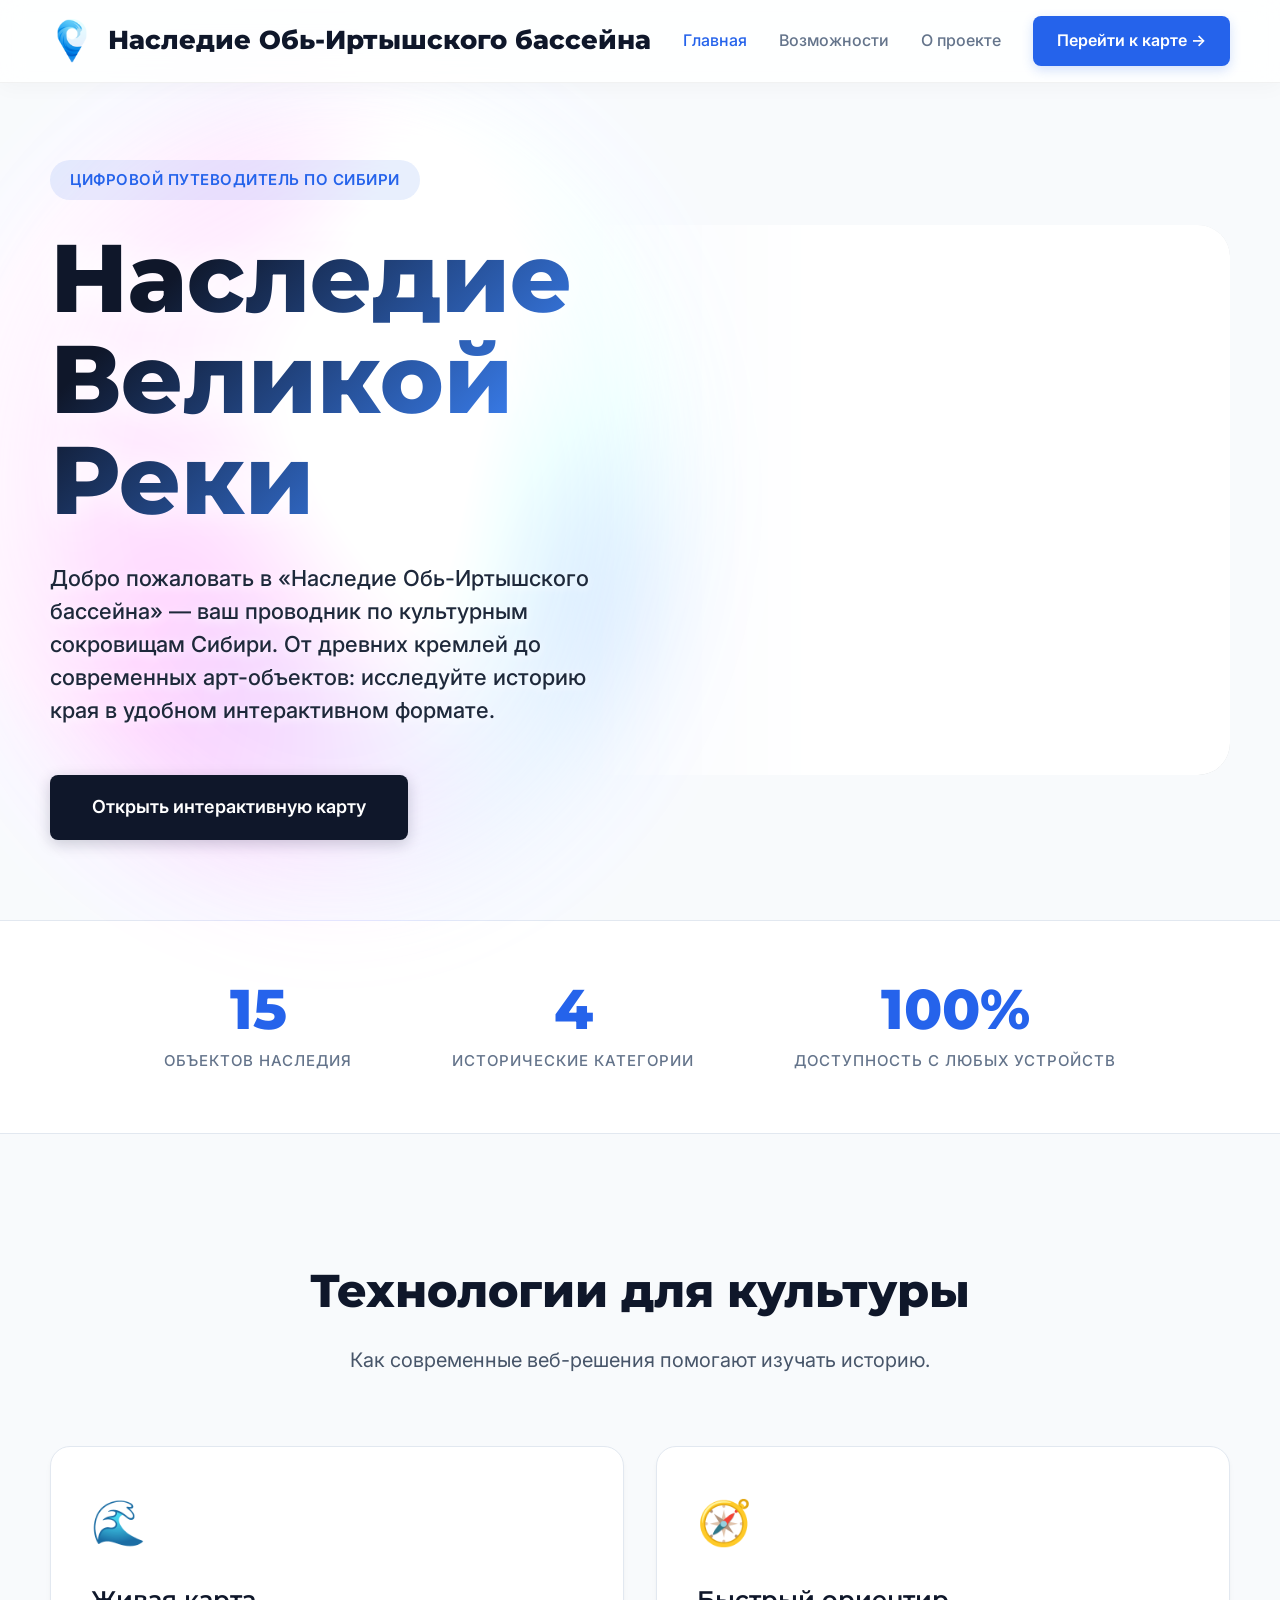
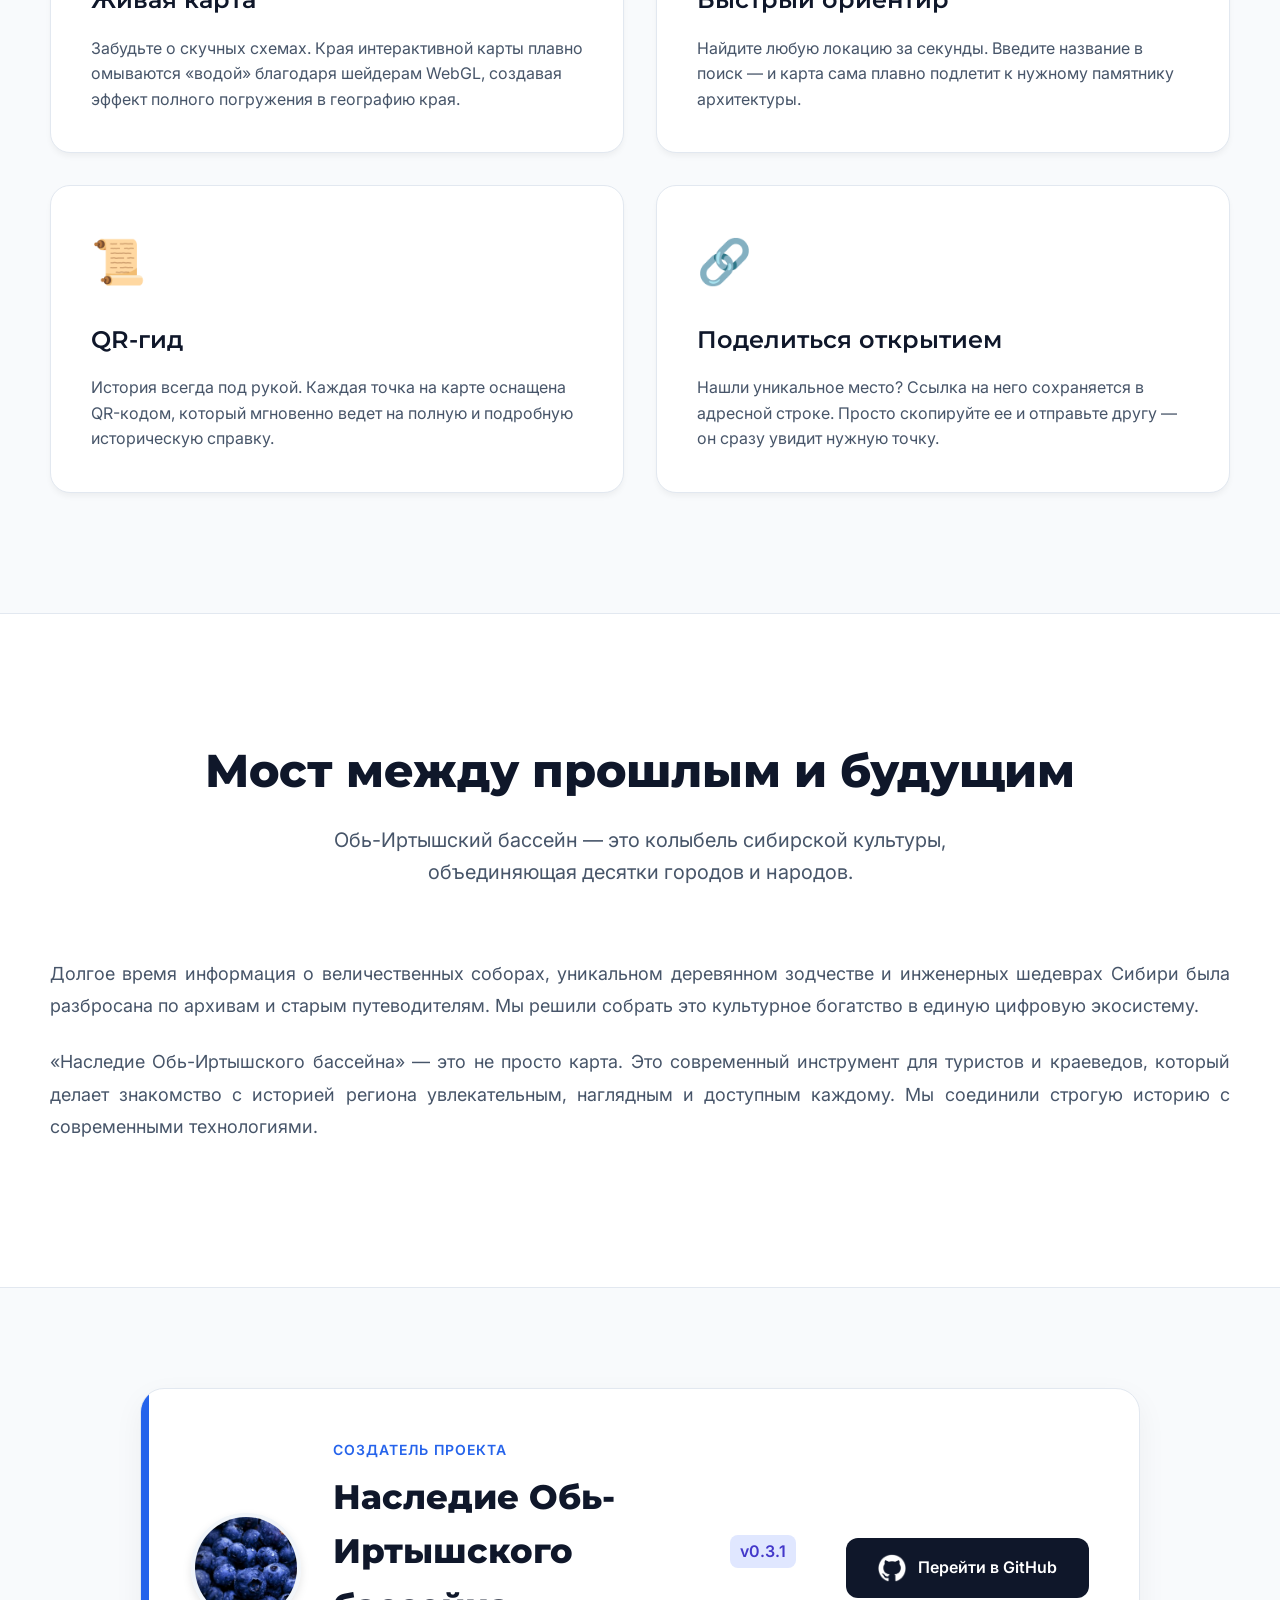
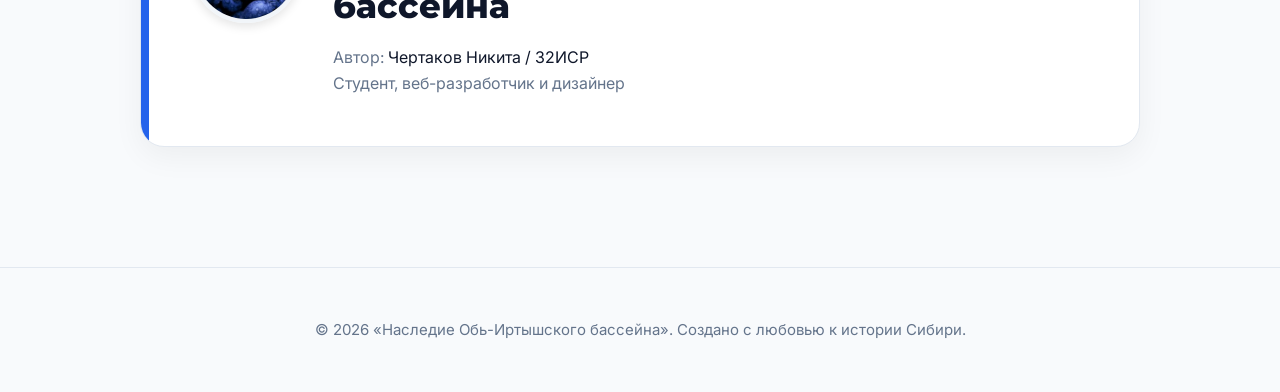
==== commit 430f3b52: "Update index.html" ====
--- a/index.html
+++ b/index.html
@@ -98,7 +98,7 @@
             <div class="text-content">
                 <!-- Сделал текст более повествовательным и живым -->
                 <p>Долгое время информация о величественных соборах, уникальном деревянном зодчестве и инженерных шедеврах Сибири была разбросана по архивам и старым путеводителям. Мы решили собрать это культурное богатство в единую цифровую экосистему.</p>
-                <p>«Наследие Оби» — это не просто карта. Это современный инструмент для туристов и краеведов, который делает знакомство с историей региона увлекательным, наглядным и доступным каждому. Мы соединили строгую историю с современными технологиями.</p>
+                <p>«Наследие Обь-Иртышского бассейна» — это не просто карта. Это современный инструмент для туристов и краеведов, который делает знакомство с историей региона увлекательным, наглядным и доступным каждому. Мы соединили строгую историю с современными технологиями.</p>
             </div>
         </section>
 
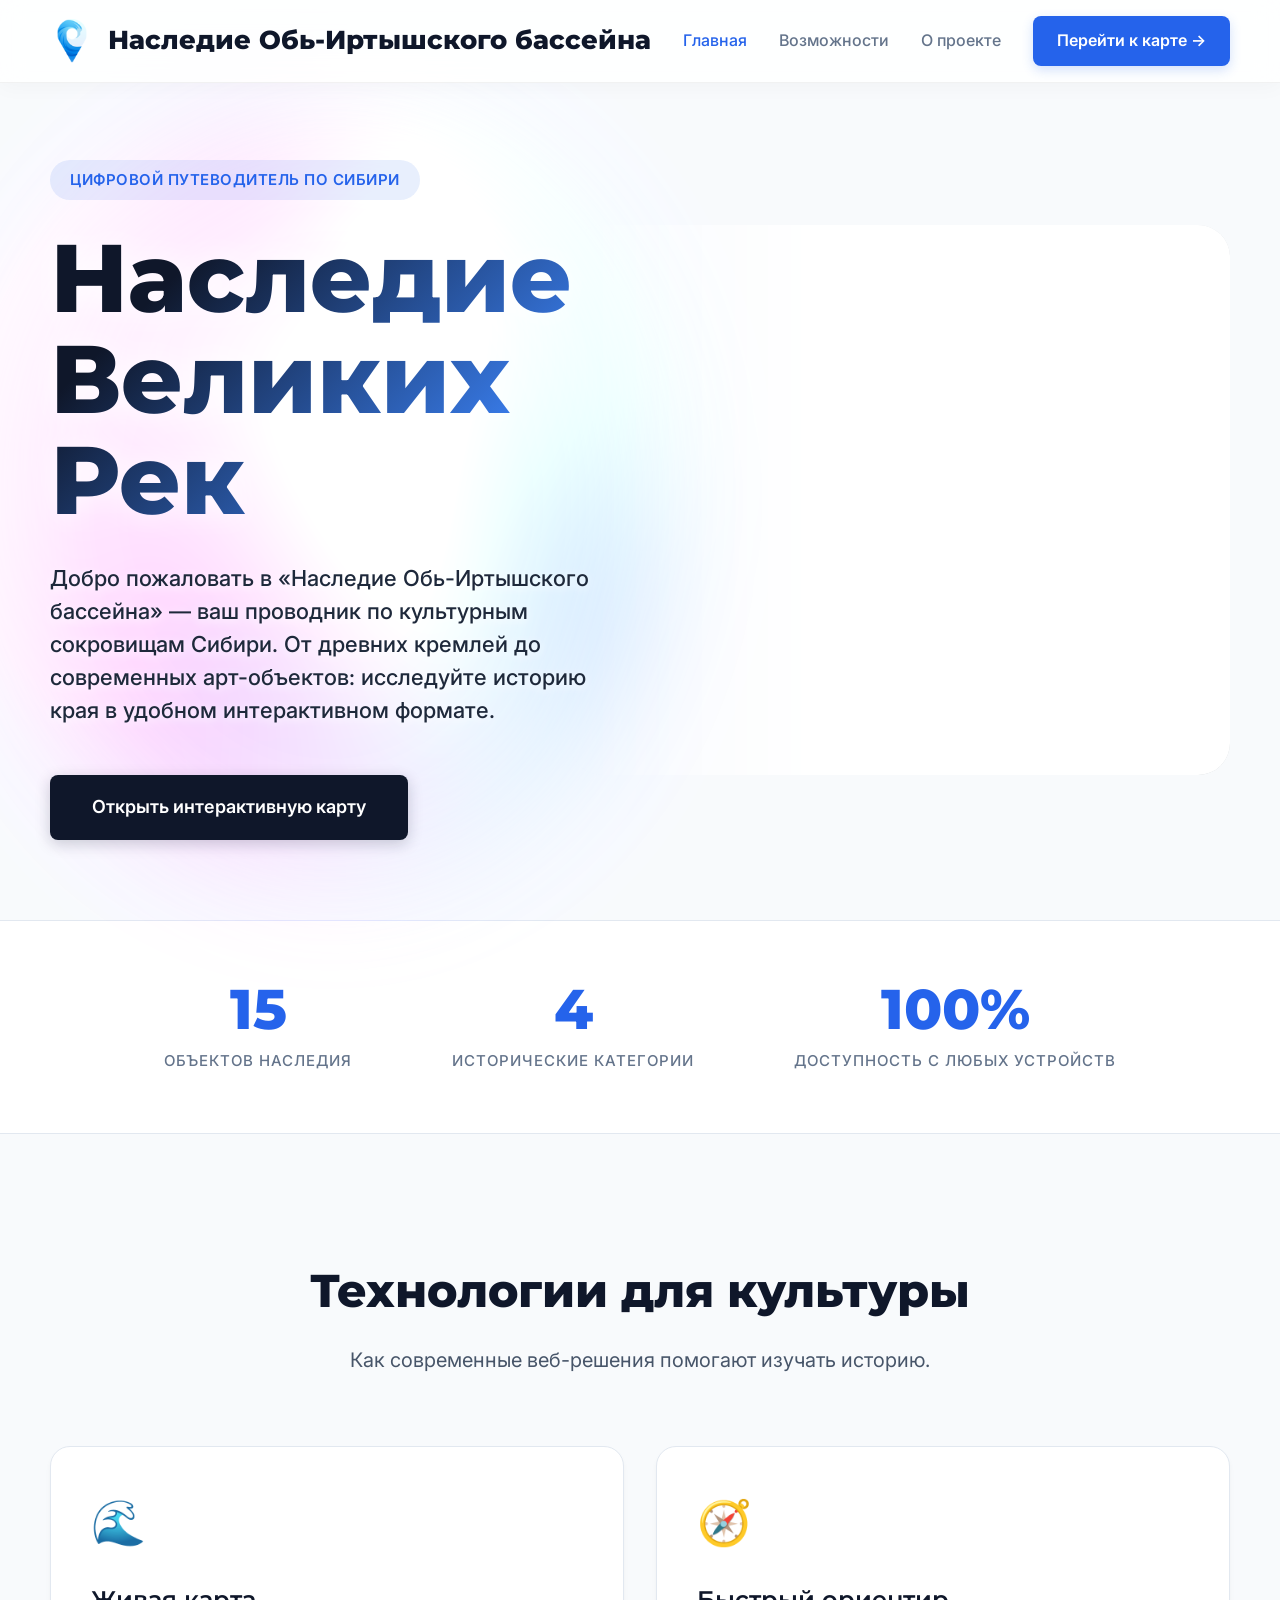
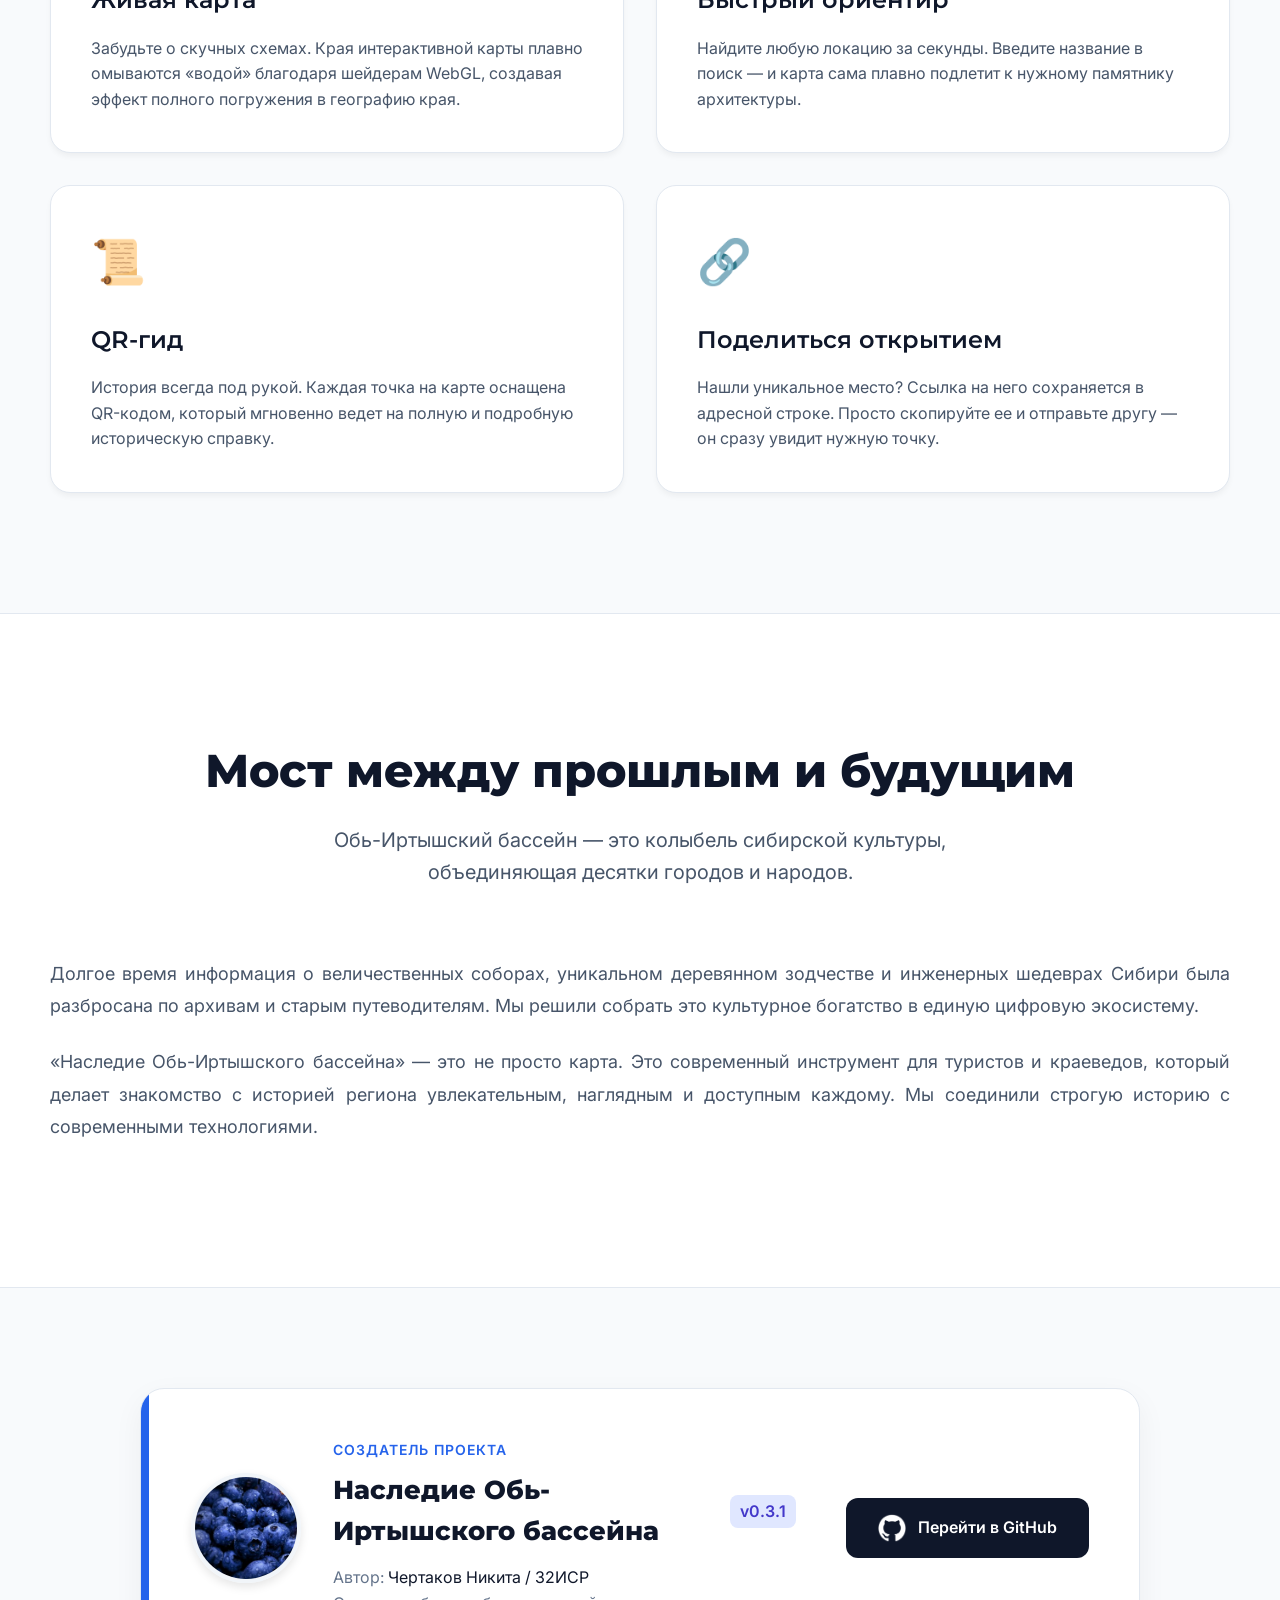
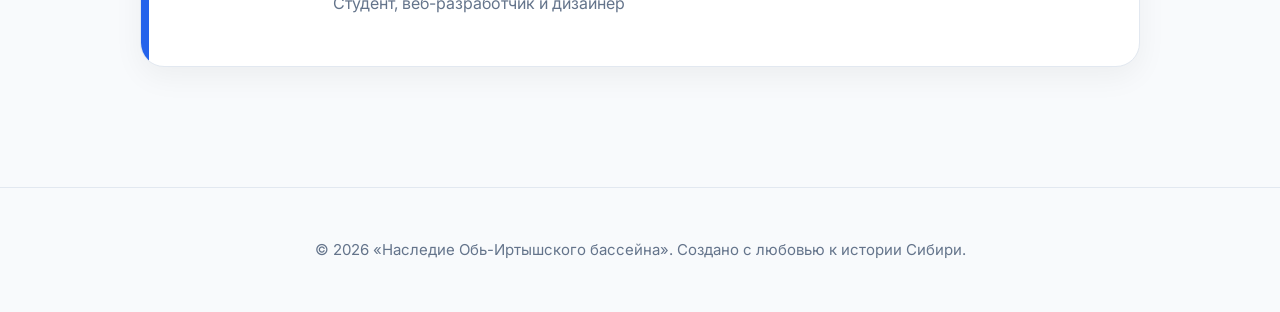
==== commit 48c20854: "Update index.html" ====
--- a/index.html
+++ b/index.html
@@ -29,7 +29,7 @@
             <div class="hero-content">
                 <canvas id="hero-shader"></canvas>
                 <div class="badge">Цифровой путеводитель по Сибири</div>
-                <h1>Наследие <br>Великой Реки</h1>
+                <h1>Наследие <br>Великих Рек</h1>
                 <!-- Сделал текст приветственнее и легче -->
                 <p>Добро пожаловать в «Наследие Обь-Иртышского бассейна» — ваш проводник по культурным сокровищам Сибири. От древних кремлей до современных арт-объектов: исследуйте историю края в удобном интерактивном формате.</p>
                 <a href="map.html" class="btn-primary">Открыть интерактивную карту</a>
--- a/css-styles/index-style.css
+++ b/css-styles/index-style.css
@@ -281,7 +281,7 @@
 
 .project-title { 
   font-family: 'Montserrat', sans-serif; 
-  font-size: 34px; 
+  font-size: 26px; 
   font-weight: 800; 
   color: #0f172a; 
   margin-bottom: 12px; 
